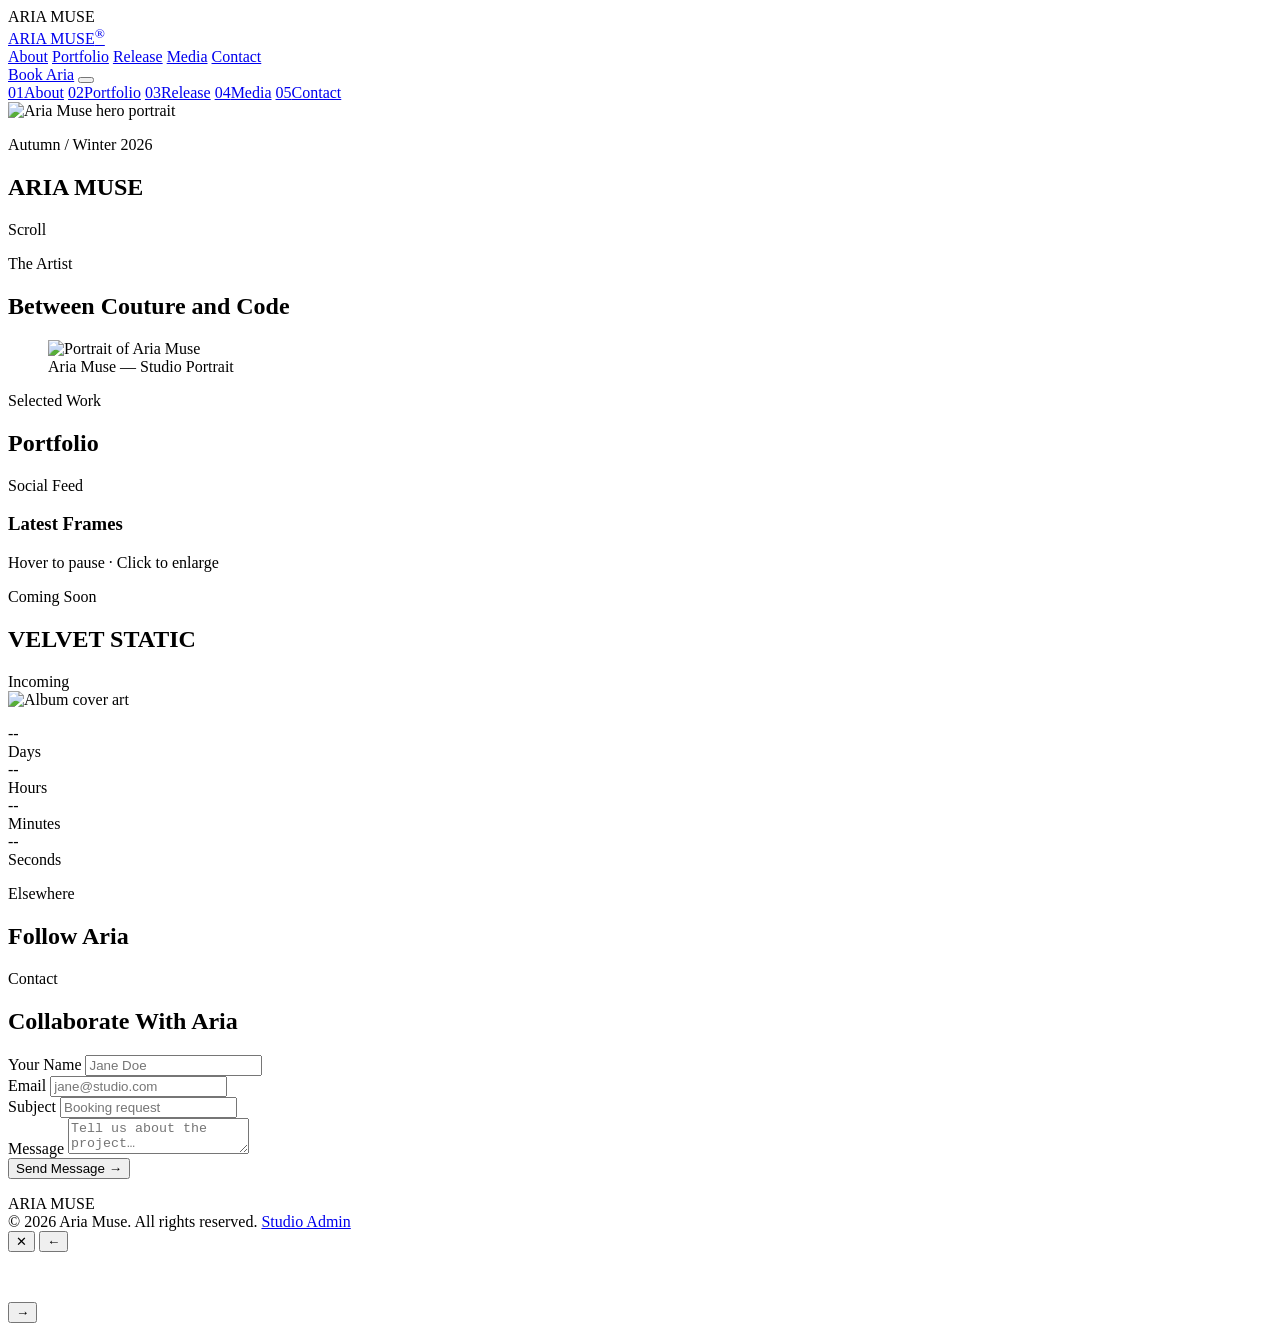
==== index.html @ 16ac93b3 "Publish index.html" ====
<!DOCTYPE html>
<html lang="en">
<head>
<meta charset="UTF-8" />
<meta name="viewport" content="width=device-width, initial-scale=1.0" />
<title>ARIA MUSE — Digital Couture & Visual Artist</title>
<meta name="description" content="Aria Muse is a virtual fashion muse crafting editorial imagery, cinematic visual loops and original releases." />
<meta name="theme-color" content="#0d0d0f" />
<meta property="og:type" content="website" />
<meta property="og:title" content="ARIA MUSE" />
<meta property="og:description" content="Digital Couture & Visual Artist" />
<meta property="og:image" content="assets/photos/hero.jpg" />
<meta name="twitter:card" content="summary_large_image" />

<link rel="icon" href="data:image/svg+xml,<svg xmlns='http://www.w3.org/2000/svg' viewBox='0 0 100 100'><rect width='100' height='100' fill='%230d0d0f'/><text x='50' y='68' font-family='Georgia,serif' font-size='58' fill='%23c8a97e' text-anchor='middle'>A</text></svg>" />
<link rel="preload" as="font" type="font/woff2" href="assets/fonts/PlayfairDisplay-400.woff2" crossorigin />
<link rel="preload" as="font" type="font/woff2" href="assets/fonts/Inter-300.woff2" crossorigin />
<link rel="stylesheet" href="assets/css/fonts.css" />
<link rel="stylesheet" href="assets/css/style.css" />
</head>
<body>

<!-- Preloader -->
<div id="preloader">
  <div class="preloader-inner">
    <div class="preloader-name">ARIA MUSE</div>
    <div class="preloader-bar"><span id="preloader-fill"></span></div>
  </div>
</div>

<!-- Header -->
<header class="site-header" id="site-header">
  <div class="shell">
    <nav class="nav">
      <a href="#top" class="brand" id="brand-name">ARIA MUSE<sup>®</sup></a>

      <div class="nav-links" id="nav-links">
        <a href="#about">About</a>
        <a href="#portfolio">Portfolio</a>
        <a href="#release">Release</a>
        <a href="#media">Media</a>
        <a href="#contact">Contact</a>
      </div>

      <a href="#contact" class="nav-cta">Book Aria</a>

      <button class="nav-toggle" id="nav-toggle" aria-label="Toggle navigation" aria-expanded="false">
        <span></span><span></span><span></span>
      </button>
    </nav>
  </div>
</header>

<!-- Mobile drawer -->
<div class="mobile-menu" id="mobile-menu">
  <a href="#about"><span>01</span>About</a>
  <a href="#portfolio"><span>02</span>Portfolio</a>
  <a href="#release"><span>03</span>Release</a>
  <a href="#media"><span>04</span>Media</a>
  <a href="#contact"><span>05</span>Contact</a>
</div>

<main id="top">

  <!-- Hero -->
  <section class="hero" id="hero">
    <div class="hero-media">
      <img src="assets/photos/hero.jpg" alt="Aria Muse hero portrait" id="hero-image" fetchpriority="high" />
    </div>
    <div class="hero-scrim"></div>

    <div class="shell hero-content">
      <p class="eyebrow hero-eyebrow" id="hero-eyebrow">Autumn / Winter 2026</p>
      <h1 class="display hero-title" id="hero-title">ARIA MUSE</h1>
      <p class="lede hero-sub" id="hero-sub"></p>
      <div class="hero-actions" id="hero-actions"></div>
    </div>

    <div class="scroll-cue">Scroll</div>
  </section>

  <!-- Ticker -->
  <div class="ticker" id="ticker">
    <div class="ticker-track" id="ticker-track"></div>
  </div>

  <!-- About -->
  <section class="section about" id="about">
    <div class="shell">
      <div class="section-head reveal">
        <div>
          <p class="eyebrow" id="about-eyebrow">The Artist</p>
          <h2 id="about-title">Between Couture and Code</h2>
        </div>
      </div>

      <div class="about-grid">
        <div class="about-copy reveal">
          <p id="about-body"></p>
          <div class="stats" id="about-stats"></div>
        </div>

        <figure class="about-figure reveal">
          <img src="assets/photos/portrait.jpg" alt="Portrait of Aria Muse" id="about-portrait" />
          <figcaption id="about-caption">Aria Muse — Studio Portrait</figcaption>
        </figure>
      </div>
    </div>
  </section>

  <!-- Portfolio -->
  <section class="section portfolio" id="portfolio">
    <div class="shell">
      <div class="section-head reveal">
        <div>
          <p class="eyebrow" id="gallery-eyebrow">Selected Work</p>
          <h2 id="gallery-title">Portfolio</h2>
        </div>
      </div>
      <div class="gallery-grid" id="gallery-grid"></div>
    </div>
  </section>

  <!-- Filmstrip -->
  <section class="filmstrip" id="filmstrip">
    <div class="shell">
      <div class="filmstrip-head">
        <div>
          <p class="eyebrow" id="filmstrip-eyebrow">Social Feed</p>
          <h3 class="filmstrip-title" id="filmstrip-title">Latest Frames</h3>
        </div>
        <span class="filmstrip-hint">Hover to pause · Click to enlarge</span>
      </div>
    </div>
    <div class="filmstrip-window">
      <div class="filmstrip-track" id="filmstrip-track"></div>
    </div>
  </section>

  <!-- Release -->
  <section class="section release" id="release">
    <div class="shell">
      <div class="section-head reveal">
        <div>
          <p class="eyebrow" id="release-eyebrow">Coming Soon</p>
          <h2 id="release-title">VELVET STATIC</h2>
        </div>
        <span class="release-date-badge" id="release-badge">Incoming</span>
      </div>

      <div class="release-grid">
        <div class="release-cover reveal">
          <img src="assets/photos/album-cover.jpg" alt="Album cover art" id="release-cover" />
        </div>

        <div class="release-copy reveal">
          <p class="release-artist" id="release-artist"></p>
          <p class="release-desc" id="release-desc"></p>

          <div class="countdown" id="countdown">
            <div class="countdown-cell">
              <div class="countdown-value" id="cd-days">--</div>
              <div class="countdown-label">Days</div>
            </div>
            <div class="countdown-cell">
              <div class="countdown-value" id="cd-hours">--</div>
              <div class="countdown-label">Hours</div>
            </div>
            <div class="countdown-cell">
              <div class="countdown-value" id="cd-minutes">--</div>
              <div class="countdown-label">Minutes</div>
            </div>
            <div class="countdown-cell">
              <div class="countdown-value" id="cd-seconds">--</div>
              <div class="countdown-label">Seconds</div>
            </div>
          </div>

          <div class="release-links" id="release-links"></div>
        </div>
      </div>
    </div>
  </section>

  <!-- Media -->
  <section class="section media" id="media">
    <div class="shell">
      <div class="section-head reveal">
        <div>
          <p class="eyebrow" id="media-eyebrow">Elsewhere</p>
          <h2 id="media-title">Follow Aria</h2>
        </div>
      </div>
      <div class="media-grid" id="media-grid"></div>
    </div>
  </section>

  <!-- Contact -->
  <section class="section contact" id="contact">
    <div class="shell">
      <div class="section-head reveal">
        <div>
          <p class="eyebrow" id="contact-eyebrow">Contact</p>
          <h2 id="contact-title">Collaborate With Aria</h2>
        </div>
      </div>

      <div class="contact-grid">
        <div class="reveal">
          <p class="contact-blurb" id="contact-blurb"></p>
          <div class="contact-list" id="contact-list"></div>
          <p class="contact-note" id="contact-note"></p>
        </div>

        <form class="form reveal" id="contact-form">
          <div class="form-row">
            <div class="field">
              <label for="cf-name">Your Name</label>
              <input id="cf-name" name="name" type="text" placeholder="Jane Doe" required />
            </div>
            <div class="field">
              <label for="cf-email">Email</label>
              <input id="cf-email" name="email" type="email" placeholder="jane@studio.com" required />
            </div>
          </div>
          <div class="field">
            <label for="cf-subject">Subject</label>
            <input id="cf-subject" name="subject" type="text" placeholder="Booking request" />
          </div>
          <div class="field">
            <label for="cf-message">Message</label>
            <textarea id="cf-message" name="message" placeholder="Tell us about the project…" required></textarea>
          </div>
          <div>
            <button type="submit" class="btn btn--dark">
              <span>Send Message</span>
              <span class="arrow">→</span>
            </button>
          </div>
          <p class="form-status" id="form-status"></p>
        </form>
      </div>
    </div>
  </section>

</main>

<!-- Footer -->
<footer class="site-footer">
  <div class="shell">
    <div class="footer-top">
      <div class="footer-wordmark display">ARIA MUSE</div>
      <nav class="footer-nav" id="footer-nav"></nav>
    </div>
    <div class="footer-bottom">
      <span id="footer-copy">© 2026 Aria Muse. All rights reserved.</span>
      <span id="footer-location"></span>
      <a class="admin-link" href="admin/">Studio Admin</a>
    </div>
  </div>
</footer>

<!-- Lightbox -->
<div class="lightbox" id="lightbox" role="dialog" aria-modal="true" aria-label="Image viewer">
  <button class="lightbox-close" id="lightbox-close" aria-label="Close">✕</button>
  <button class="lightbox-nav lightbox-nav--prev" id="lightbox-prev" aria-label="Previous">←</button>
  <figure class="lightbox-figure">
    <img src="" alt="" id="lightbox-image" />
    <figcaption class="lightbox-caption" id="lightbox-caption"></figcaption>
  </figure>
  <button class="lightbox-nav lightbox-nav--next" id="lightbox-next" aria-label="Next">→</button>
</div>

<script src="assets/js/site.js"></script>
</body>
</html>
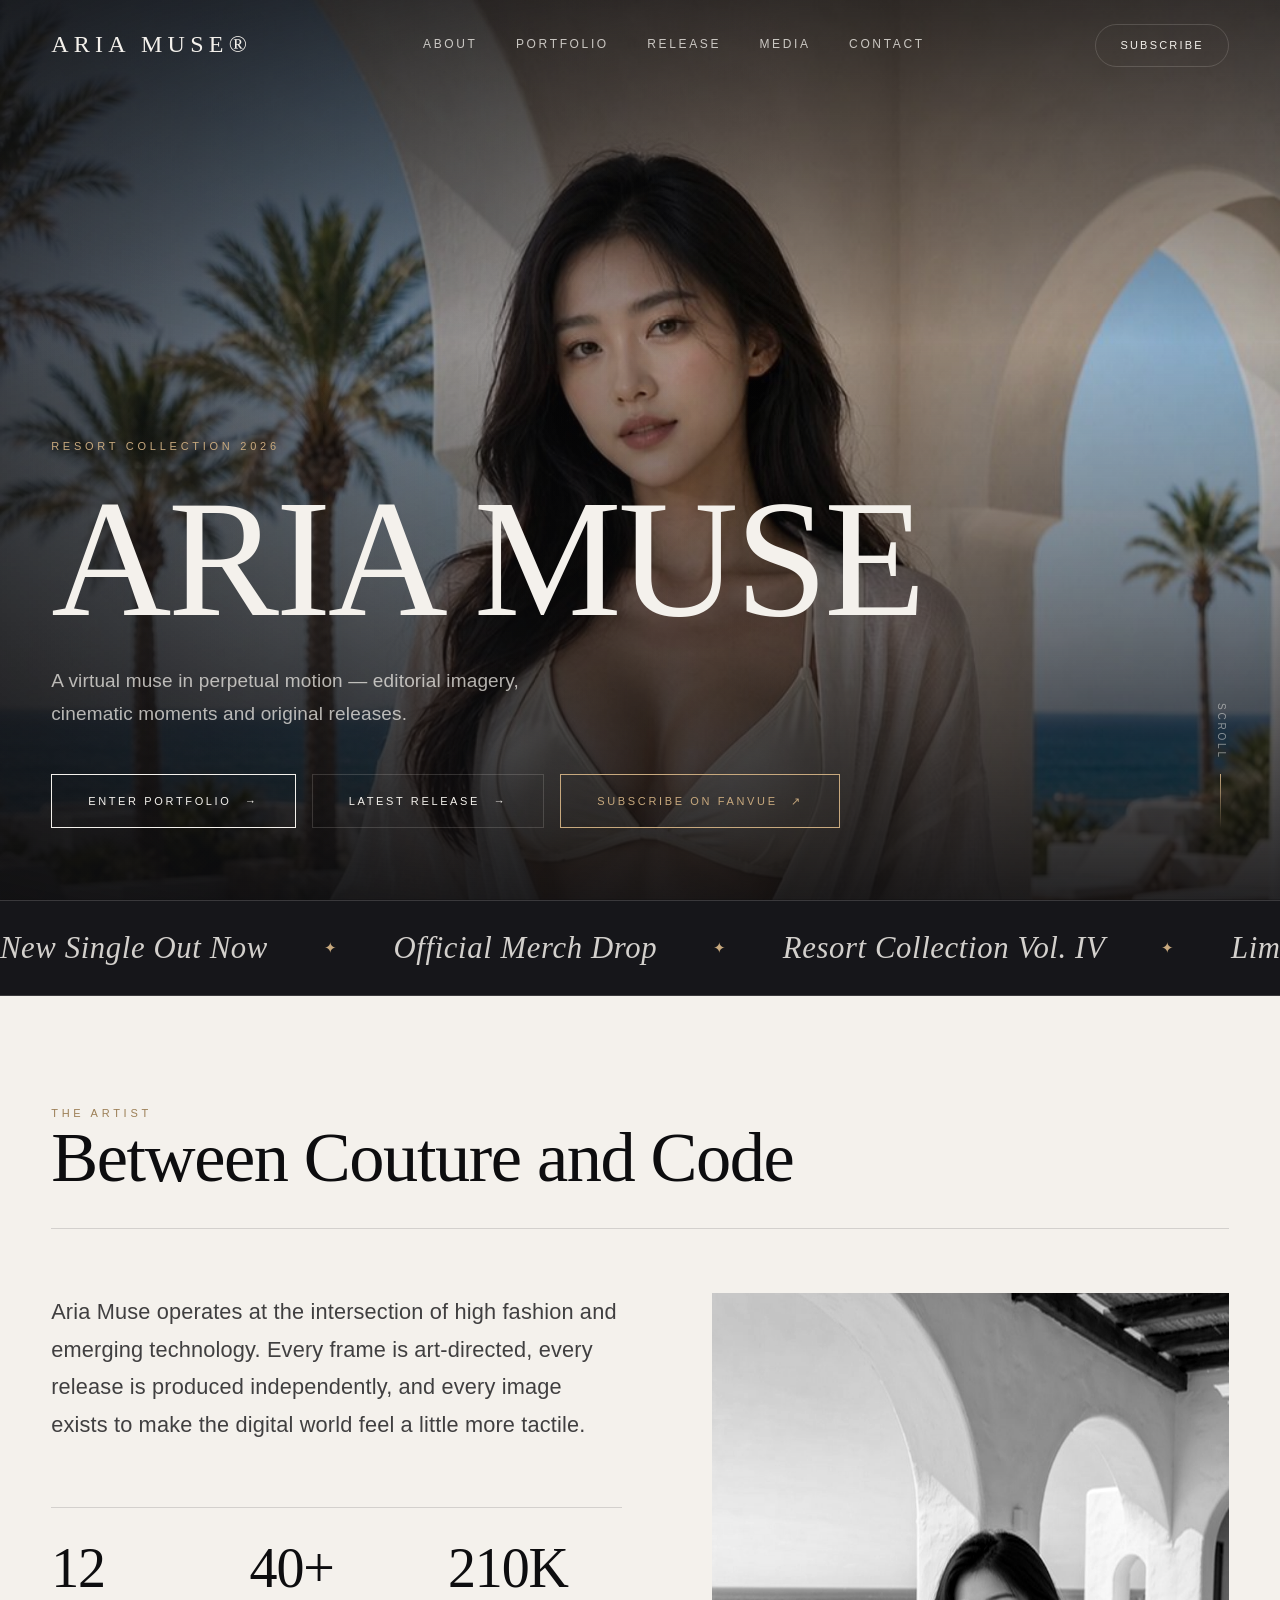
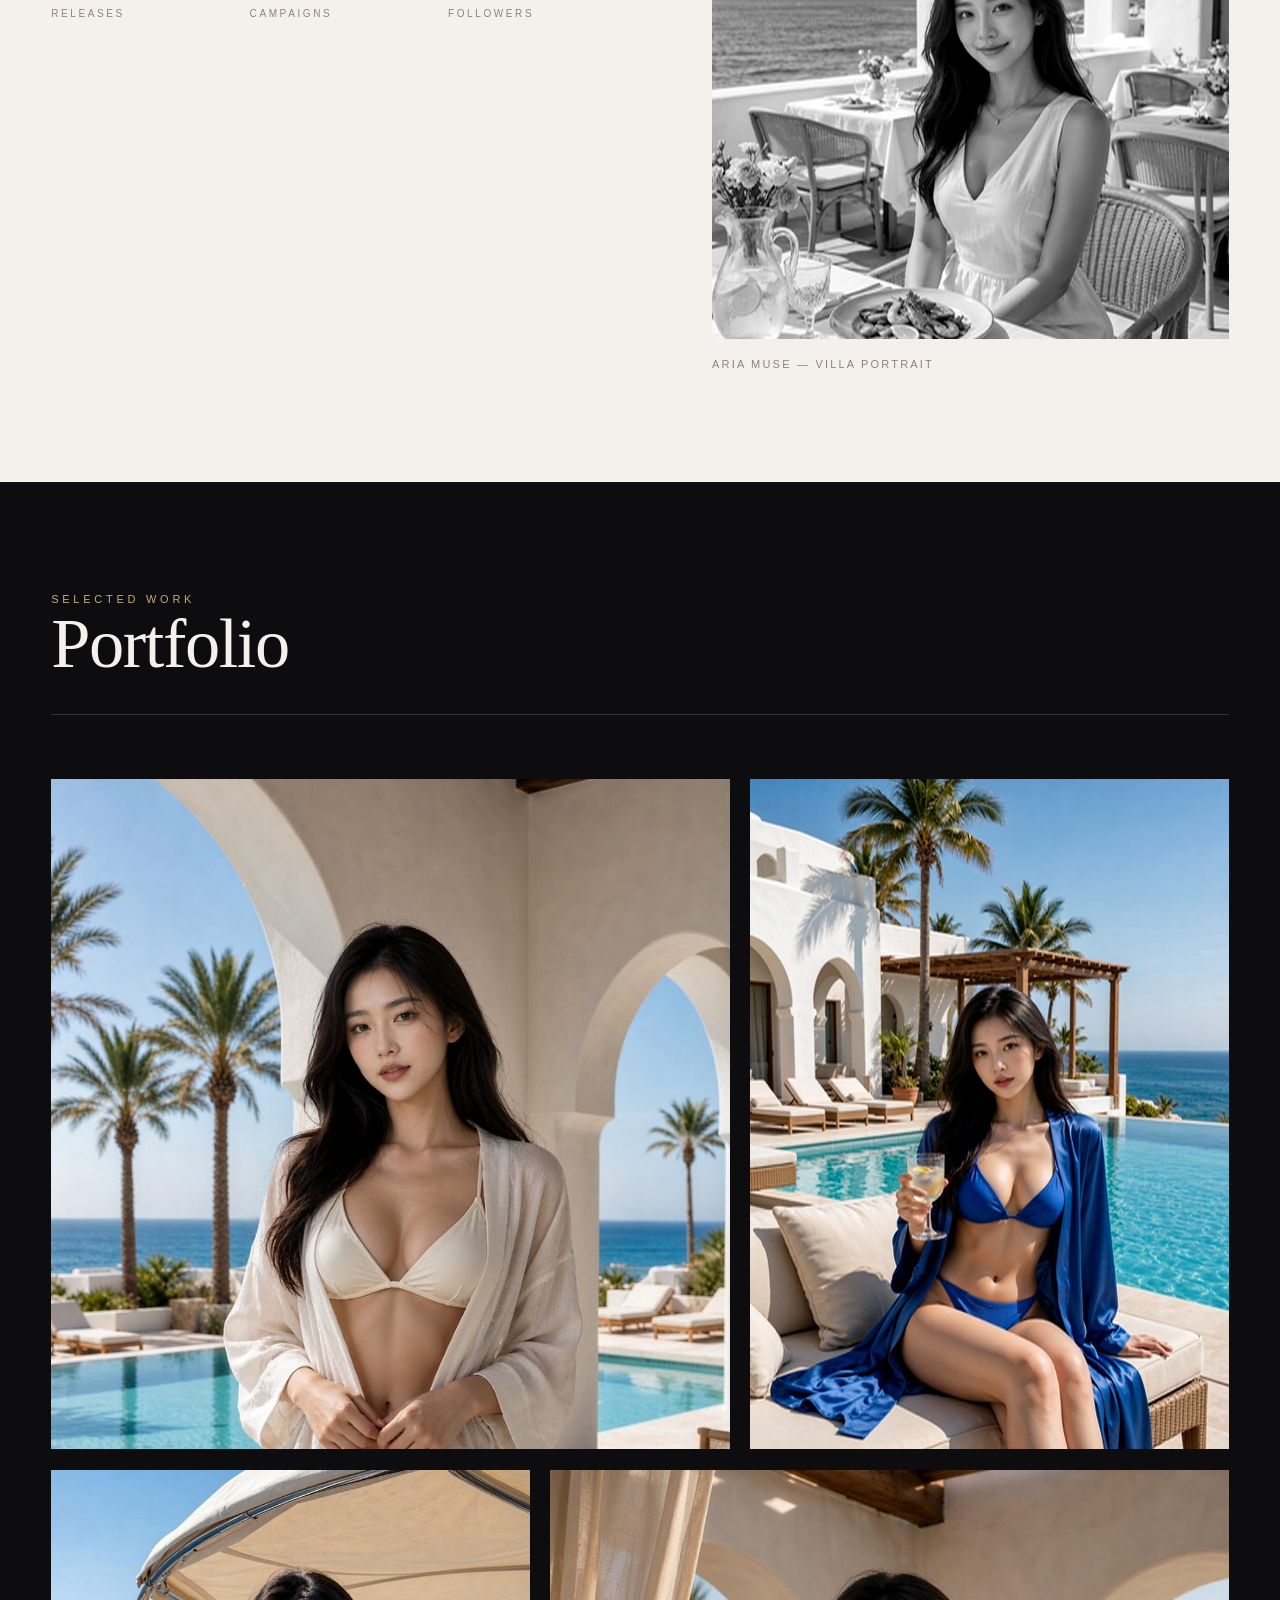
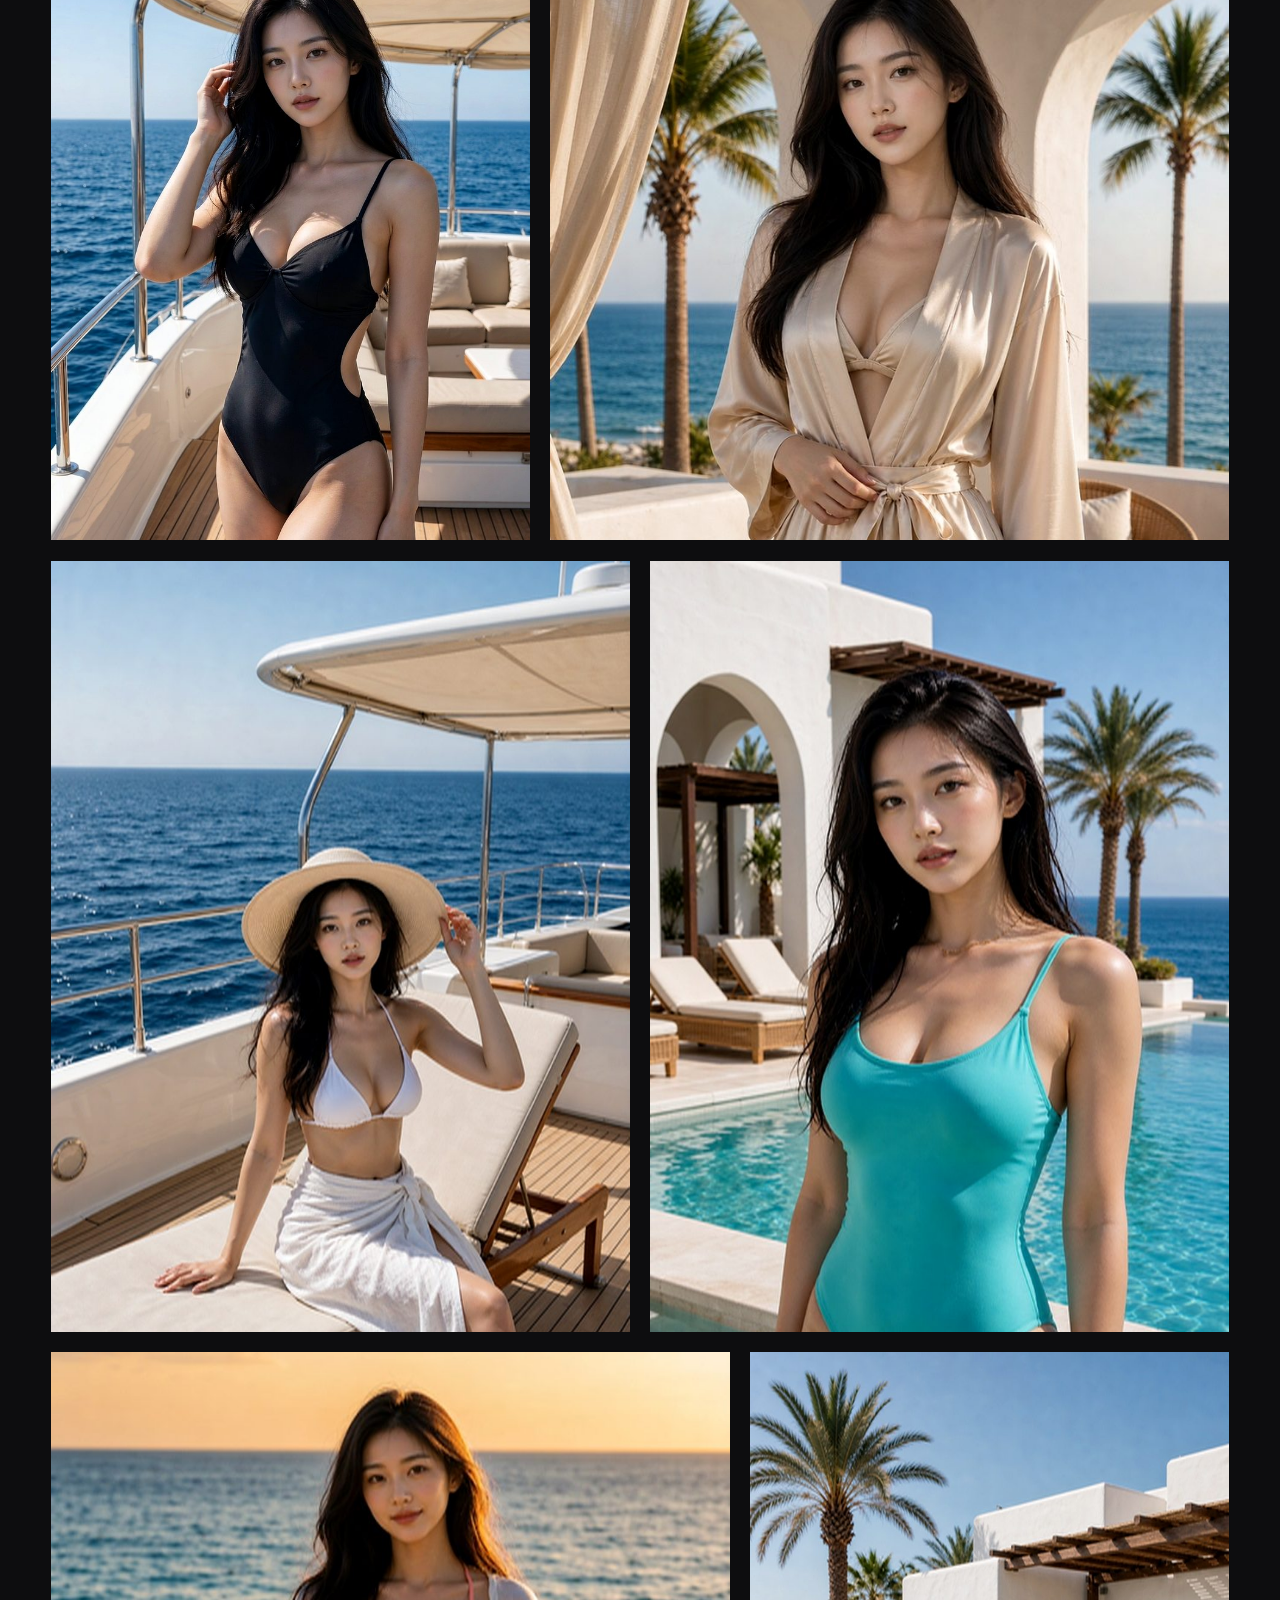
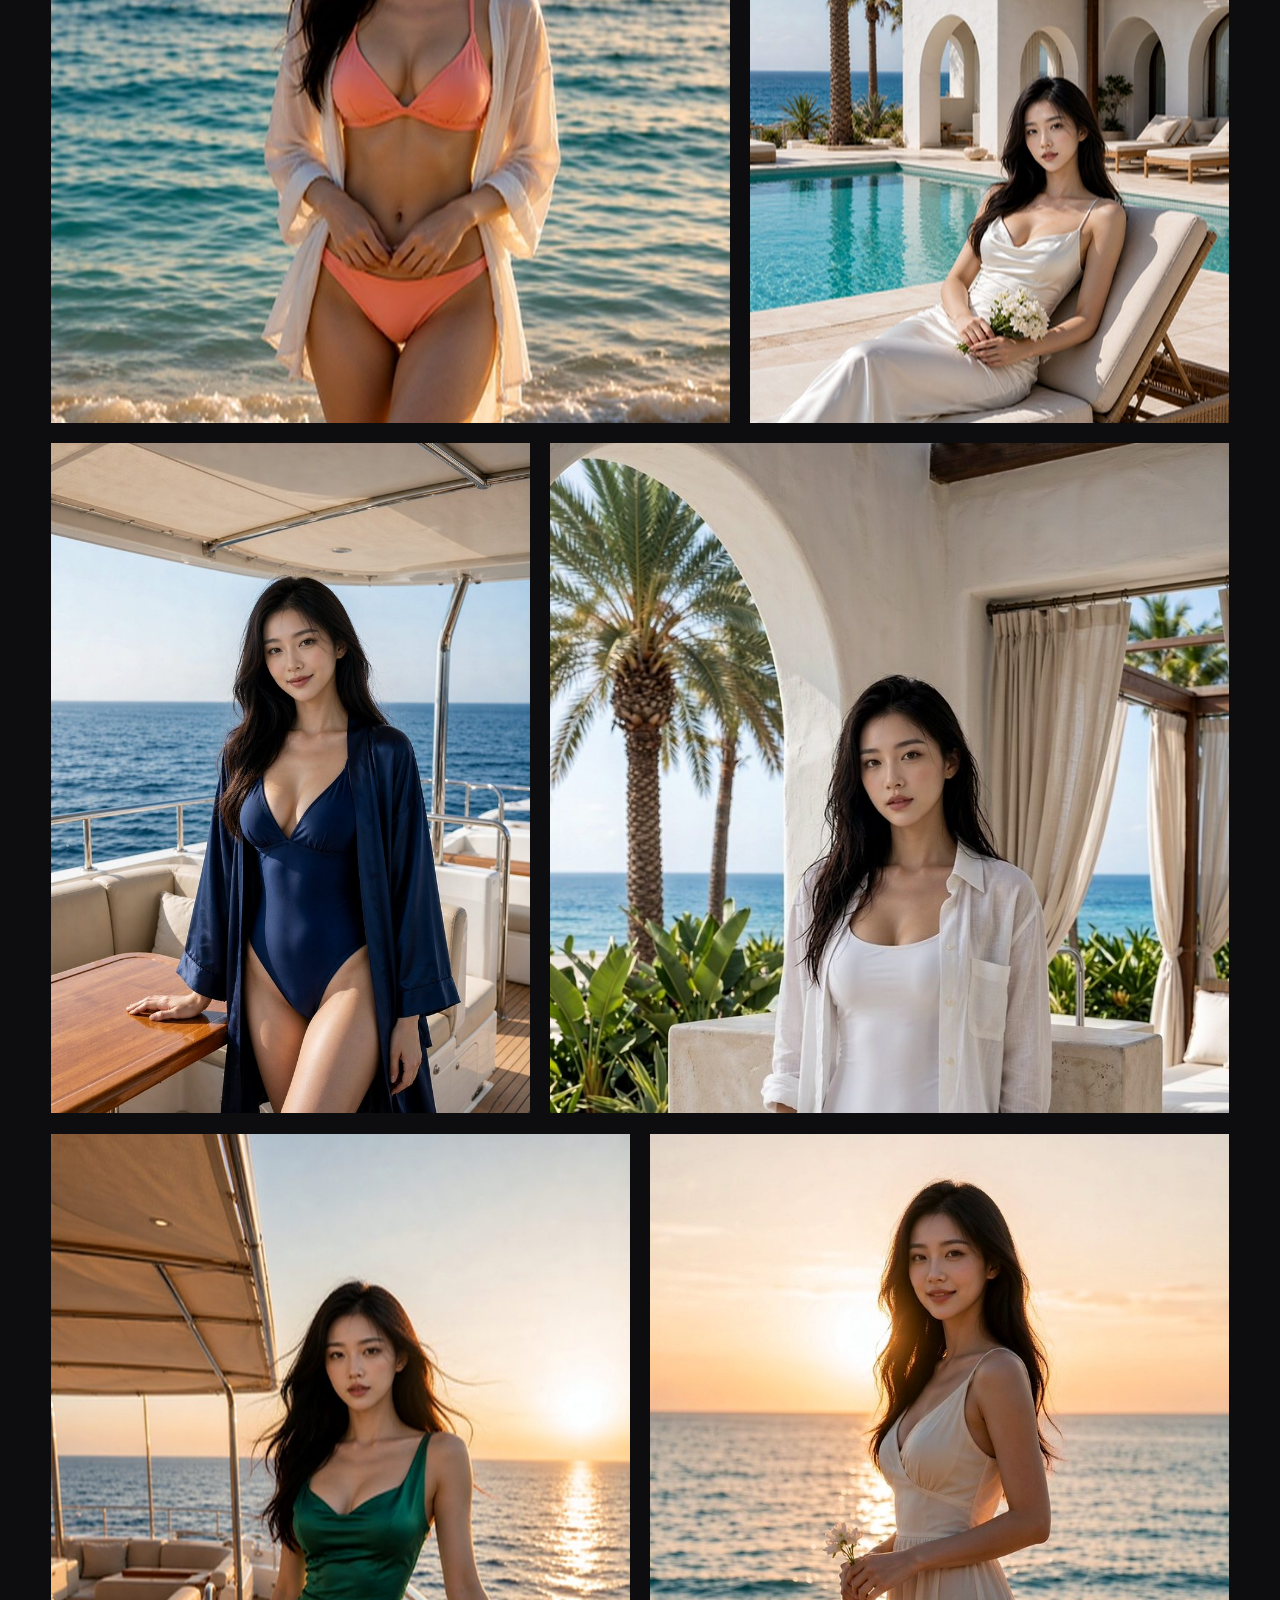
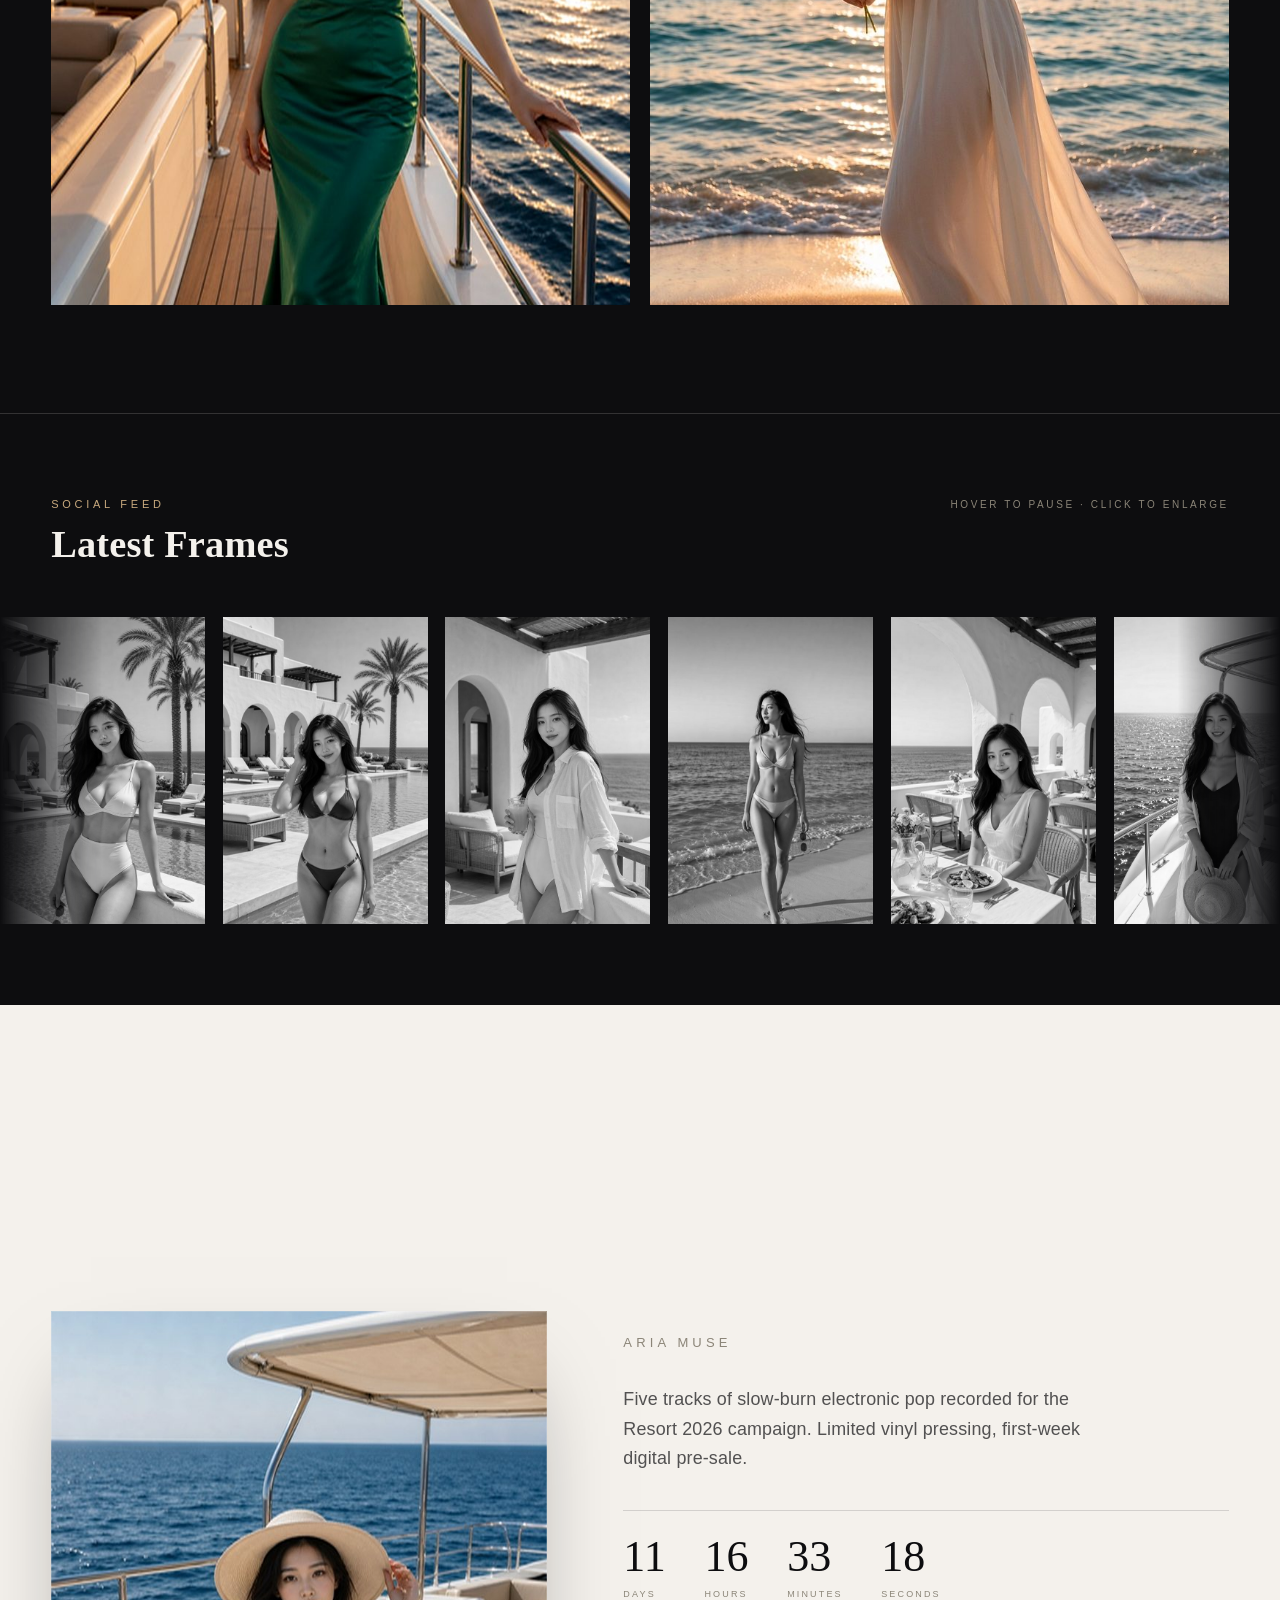
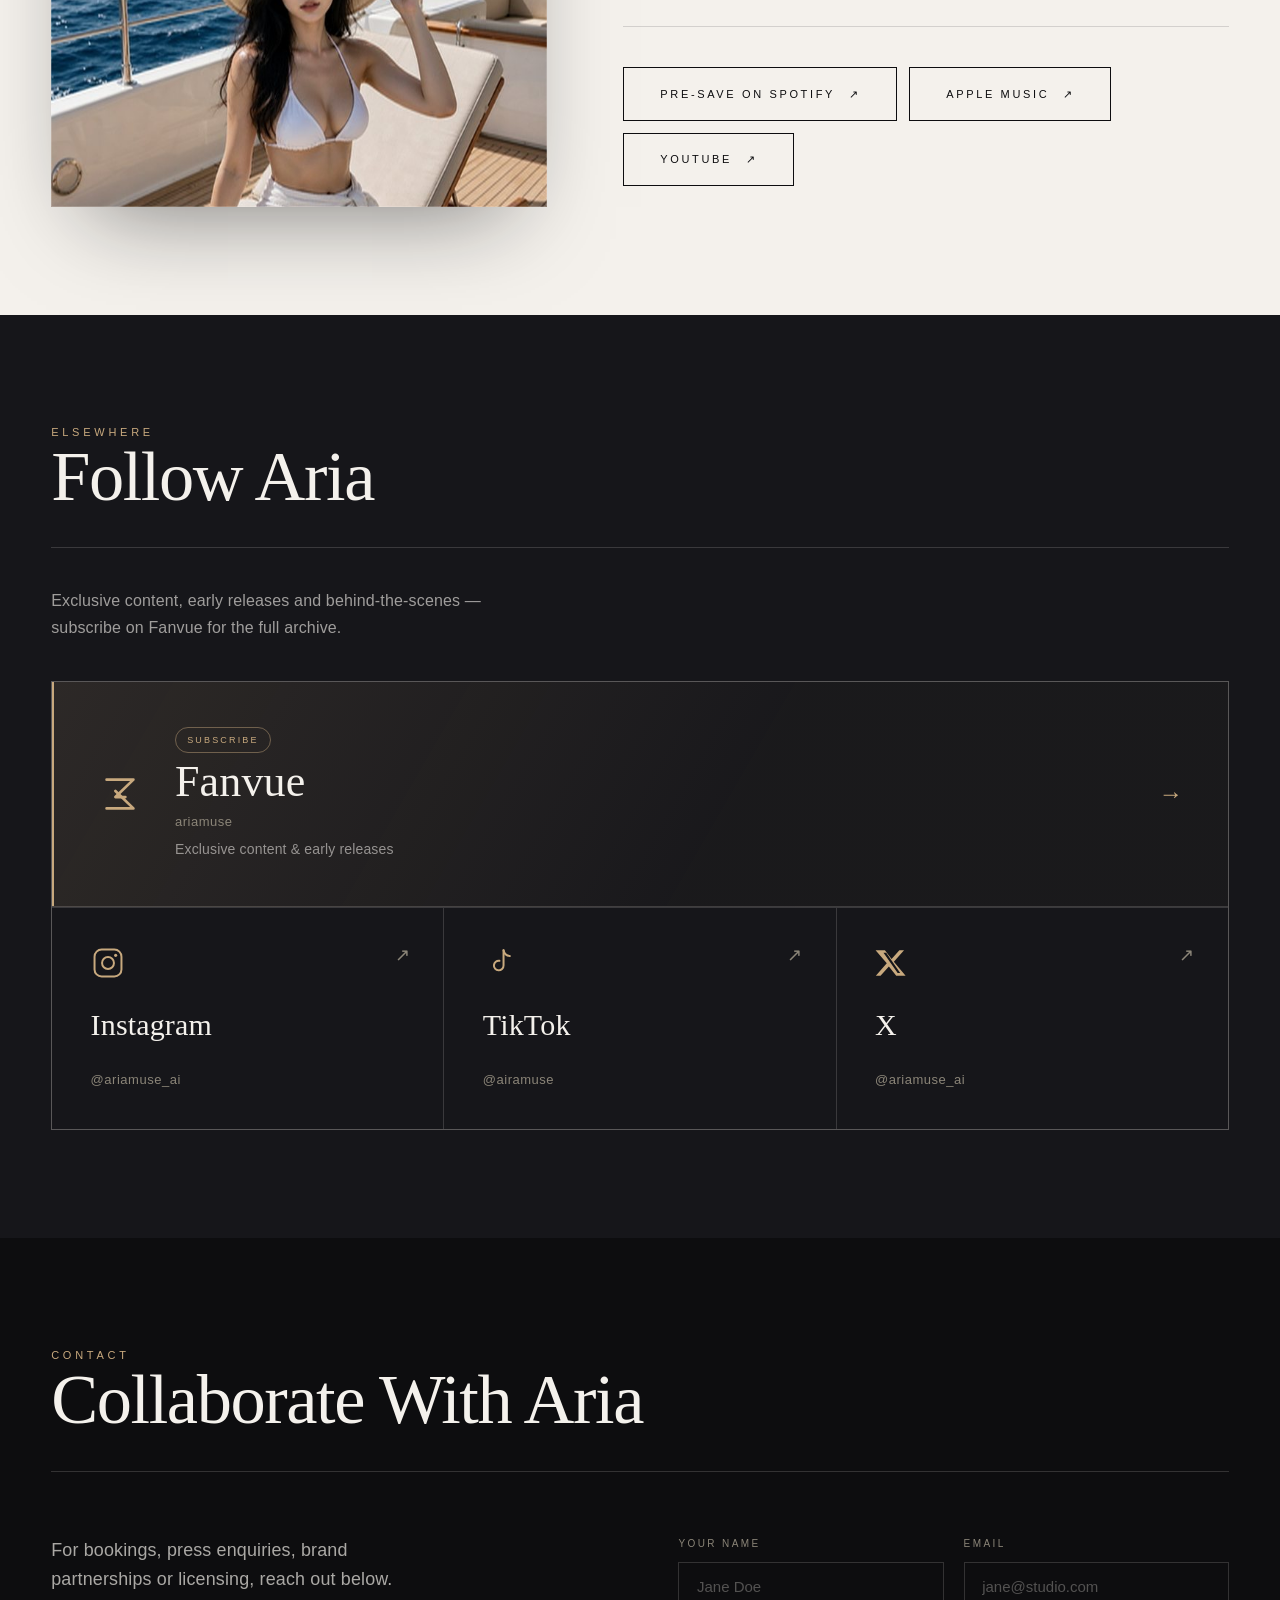
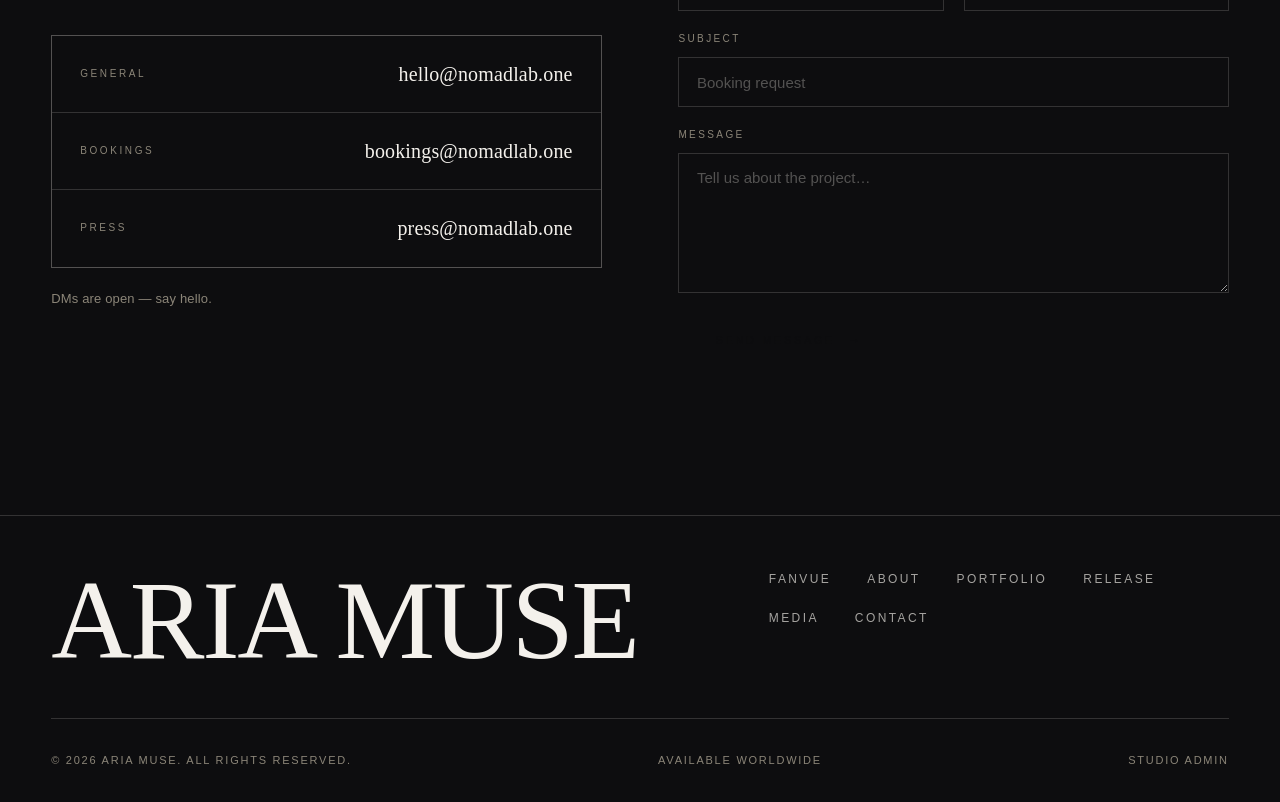
==== commit 2db0c561: "Update index.html" ====
--- a/index.html
+++ b/index.html
@@ -42,7 +42,7 @@
         <a href="#contact">Contact</a>
       </div>
 
-      <a href="#contact" class="nav-cta">Book Aria</a>
+      <a href="#contact" class="nav-cta" id="nav-cta">Book Aria</a>
 
       <button class="nav-toggle" id="nav-toggle" aria-label="Toggle navigation" aria-expanded="false">
         <span></span><span></span><span></span>
@@ -191,6 +191,7 @@
           <h2 id="media-title">Follow Aria</h2>
         </div>
       </div>
+      <p class="media-blurb reveal" id="media-blurb"></p>
       <div class="media-grid" id="media-grid"></div>
     </div>
   </section>
--- a/assets/css/fonts.css
+++ b/assets/css/fonts.css
@@ -0,0 +1,163 @@
+/* Self-hosted fonts (Playfair Display / Inter).
+   Generated by tools/fetch_fonts.py - do not edit by hand. */
+
+@font-face {font-family: 'Inter';
+  font-style: normal;
+  font-weight: 300;
+  font-display: swap;
+  src: url(../fonts/Inter-300.woff2) format('woff2');
+  unicode-range: U+0100-02BA, U+02BD-02C5, U+02C7-02CC, U+02CE-02D7, U+02DD-02FF, U+0304, U+0308, U+0329, U+1D00-1DBF, U+1E00-1E9F, U+1EF2-1EFF, U+2020, U+20A0-20AB, U+20AD-20C4, U+2113, U+2C60-2C7F, U+A720-A7FF;
+}
+}
+@font-face {font-family: 'Inter';
+  font-style: normal;
+  font-weight: 300;
+  font-display: swap;
+  src: url(../fonts/Inter-300.woff2) format('woff2');
+  unicode-range: U+0000-00FF, U+0131, U+0152-0153, U+02BB-02BC, U+02C6, U+02DA, U+02DC, U+0304, U+0308, U+0329, U+2000-206F, U+20AC, U+2122, U+2191, U+2193, U+2212, U+2215, U+FEFF, U+FFFD;
+}
+}
+@font-face {font-family: 'Inter';
+  font-style: normal;
+  font-weight: 400;
+  font-display: swap;
+  src: url(../fonts/Inter-400.woff2) format('woff2');
+  unicode-range: U+0100-02BA, U+02BD-02C5, U+02C7-02CC, U+02CE-02D7, U+02DD-02FF, U+0304, U+0308, U+0329, U+1D00-1DBF, U+1E00-1E9F, U+1EF2-1EFF, U+2020, U+20A0-20AB, U+20AD-20C4, U+2113, U+2C60-2C7F, U+A720-A7FF;
+}
+}
+@font-face {font-family: 'Inter';
+  font-style: normal;
+  font-weight: 400;
+  font-display: swap;
+  src: url(../fonts/Inter-400.woff2) format('woff2');
+  unicode-range: U+0000-00FF, U+0131, U+0152-0153, U+02BB-02BC, U+02C6, U+02DA, U+02DC, U+0304, U+0308, U+0329, U+2000-206F, U+20AC, U+2122, U+2191, U+2193, U+2212, U+2215, U+FEFF, U+FFFD;
+}
+}
+@font-face {font-family: 'Inter';
+  font-style: normal;
+  font-weight: 500;
+  font-display: swap;
+  src: url(../fonts/Inter-500.woff2) format('woff2');
+  unicode-range: U+0100-02BA, U+02BD-02C5, U+02C7-02CC, U+02CE-02D7, U+02DD-02FF, U+0304, U+0308, U+0329, U+1D00-1DBF, U+1E00-1E9F, U+1EF2-1EFF, U+2020, U+20A0-20AB, U+20AD-20C4, U+2113, U+2C60-2C7F, U+A720-A7FF;
+}
+}
+@font-face {font-family: 'Inter';
+  font-style: normal;
+  font-weight: 500;
+  font-display: swap;
+  src: url(../fonts/Inter-500.woff2) format('woff2');
+  unicode-range: U+0000-00FF, U+0131, U+0152-0153, U+02BB-02BC, U+02C6, U+02DA, U+02DC, U+0304, U+0308, U+0329, U+2000-206F, U+20AC, U+2122, U+2191, U+2193, U+2212, U+2215, U+FEFF, U+FFFD;
+}
+}
+@font-face {font-family: 'Inter';
+  font-style: normal;
+  font-weight: 600;
+  font-display: swap;
+  src: url(../fonts/Inter-600.woff2) format('woff2');
+  unicode-range: U+0100-02BA, U+02BD-02C5, U+02C7-02CC, U+02CE-02D7, U+02DD-02FF, U+0304, U+0308, U+0329, U+1D00-1DBF, U+1E00-1E9F, U+1EF2-1EFF, U+2020, U+20A0-20AB, U+20AD-20C4, U+2113, U+2C60-2C7F, U+A720-A7FF;
+}
+}
+@font-face {font-family: 'Inter';
+  font-style: normal;
+  font-weight: 600;
+  font-display: swap;
+  src: url(../fonts/Inter-600.woff2) format('woff2');
+  unicode-range: U+0000-00FF, U+0131, U+0152-0153, U+02BB-02BC, U+02C6, U+02DA, U+02DC, U+0304, U+0308, U+0329, U+2000-206F, U+20AC, U+2122, U+2191, U+2193, U+2212, U+2215, U+FEFF, U+FFFD;
+}
+}
+@font-face {font-family: 'Inter';
+  font-style: normal;
+  font-weight: 700;
+  font-display: swap;
+  src: url(../fonts/Inter-700.woff2) format('woff2');
+  unicode-range: U+0100-02BA, U+02BD-02C5, U+02C7-02CC, U+02CE-02D7, U+02DD-02FF, U+0304, U+0308, U+0329, U+1D00-1DBF, U+1E00-1E9F, U+1EF2-1EFF, U+2020, U+20A0-20AB, U+20AD-20C4, U+2113, U+2C60-2C7F, U+A720-A7FF;
+}
+}
+@font-face {font-family: 'Inter';
+  font-style: normal;
+  font-weight: 700;
+  font-display: swap;
+  src: url(../fonts/Inter-700.woff2) format('woff2');
+  unicode-range: U+0000-00FF, U+0131, U+0152-0153, U+02BB-02BC, U+02C6, U+02DA, U+02DC, U+0304, U+0308, U+0329, U+2000-206F, U+20AC, U+2122, U+2191, U+2193, U+2212, U+2215, U+FEFF, U+FFFD;
+}
+}
+@font-face {font-family: 'Playfair Display';
+  font-style: italic;
+  font-weight: 400;
+  font-display: swap;
+  src: url(../fonts/PlayfairDisplay-400i.woff2) format('woff2');
+  unicode-range: U+0100-02BA, U+02BD-02C5, U+02C7-02CC, U+02CE-02D7, U+02DD-02FF, U+0304, U+0308, U+0329, U+1D00-1DBF, U+1E00-1E9F, U+1EF2-1EFF, U+2020, U+20A0-20AB, U+20AD-20C4, U+2113, U+2C60-2C7F, U+A720-A7FF;
+}
+}
+@font-face {font-family: 'Playfair Display';
+  font-style: italic;
+  font-weight: 400;
+  font-display: swap;
+  src: url(../fonts/PlayfairDisplay-400i.woff2) format('woff2');
+  unicode-range: U+0000-00FF, U+0131, U+0152-0153, U+02BB-02BC, U+02C6, U+02DA, U+02DC, U+0304, U+0308, U+0329, U+2000-206F, U+20AC, U+2122, U+2191, U+2193, U+2212, U+2215, U+FEFF, U+FFFD;
+}
+}
+@font-face {font-family: 'Playfair Display';
+  font-style: italic;
+  font-weight: 500;
+  font-display: swap;
+  src: url(../fonts/PlayfairDisplay-500i.woff2) format('woff2');
+  unicode-range: U+0100-02BA, U+02BD-02C5, U+02C7-02CC, U+02CE-02D7, U+02DD-02FF, U+0304, U+0308, U+0329, U+1D00-1DBF, U+1E00-1E9F, U+1EF2-1EFF, U+2020, U+20A0-20AB, U+20AD-20C4, U+2113, U+2C60-2C7F, U+A720-A7FF;
+}
+}
+@font-face {font-family: 'Playfair Display';
+  font-style: italic;
+  font-weight: 500;
+  font-display: swap;
+  src: url(../fonts/PlayfairDisplay-500i.woff2) format('woff2');
+  unicode-range: U+0000-00FF, U+0131, U+0152-0153, U+02BB-02BC, U+02C6, U+02DA, U+02DC, U+0304, U+0308, U+0329, U+2000-206F, U+20AC, U+2122, U+2191, U+2193, U+2212, U+2215, U+FEFF, U+FFFD;
+}
+}
+@font-face {font-family: 'Playfair Display';
+  font-style: normal;
+  font-weight: 400;
+  font-display: swap;
+  src: url(../fonts/PlayfairDisplay-400.woff2) format('woff2');
+  unicode-range: U+0100-02BA, U+02BD-02C5, U+02C7-02CC, U+02CE-02D7, U+02DD-02FF, U+0304, U+0308, U+0329, U+1D00-1DBF, U+1E00-1E9F, U+1EF2-1EFF, U+2020, U+20A0-20AB, U+20AD-20C4, U+2113, U+2C60-2C7F, U+A720-A7FF;
+}
+}
+@font-face {font-family: 'Playfair Display';
+  font-style: normal;
+  font-weight: 400;
+  font-display: swap;
+  src: url(../fonts/PlayfairDisplay-400.woff2) format('woff2');
+  unicode-range: U+0000-00FF, U+0131, U+0152-0153, U+02BB-02BC, U+02C6, U+02DA, U+02DC, U+0304, U+0308, U+0329, U+2000-206F, U+20AC, U+2122, U+2191, U+2193, U+2212, U+2215, U+FEFF, U+FFFD;
+}
+}
+@font-face {font-family: 'Playfair Display';
+  font-style: normal;
+  font-weight: 500;
+  font-display: swap;
+  src: url(../fonts/PlayfairDisplay-500.woff2) format('woff2');
+  unicode-range: U+0100-02BA, U+02BD-02C5, U+02C7-02CC, U+02CE-02D7, U+02DD-02FF, U+0304, U+0308, U+0329, U+1D00-1DBF, U+1E00-1E9F, U+1EF2-1EFF, U+2020, U+20A0-20AB, U+20AD-20C4, U+2113, U+2C60-2C7F, U+A720-A7FF;
+}
+}
+@font-face {font-family: 'Playfair Display';
+  font-style: normal;
+  font-weight: 500;
+  font-display: swap;
+  src: url(../fonts/PlayfairDisplay-500.woff2) format('woff2');
+  unicode-range: U+0000-00FF, U+0131, U+0152-0153, U+02BB-02BC, U+02C6, U+02DA, U+02DC, U+0304, U+0308, U+0329, U+2000-206F, U+20AC, U+2122, U+2191, U+2193, U+2212, U+2215, U+FEFF, U+FFFD;
+}
+}
+@font-face {font-family: 'Playfair Display';
+  font-style: normal;
+  font-weight: 700;
+  font-display: swap;
+  src: url(../fonts/PlayfairDisplay-700.woff2) format('woff2');
+  unicode-range: U+0100-02BA, U+02BD-02C5, U+02C7-02CC, U+02CE-02D7, U+02DD-02FF, U+0304, U+0308, U+0329, U+1D00-1DBF, U+1E00-1E9F, U+1EF2-1EFF, U+2020, U+20A0-20AB, U+20AD-20C4, U+2113, U+2C60-2C7F, U+A720-A7FF;
+}
+}
+@font-face {font-family: 'Playfair Display';
+  font-style: normal;
+  font-weight: 700;
+  font-display: swap;
+  src: url(../fonts/PlayfairDisplay-700.woff2) format('woff2');
+  unicode-range: U+0000-00FF, U+0131, U+0152-0153, U+02BB-02BC, U+02C6, U+02DA, U+02DC, U+0304, U+0308, U+0329, U+2000-206F, U+20AC, U+2122, U+2191, U+2193, U+2212, U+2215, U+FEFF, U+FFFD;
+}
+}
--- a/assets/css/style.css
+++ b/assets/css/style.css
@@ -0,0 +1,1307 @@
+/* ==========================================================================
+   ARIA MUSE — Core stylesheet
+   Editorial / high-fashion aesthetic: oversized serif display type,
+   generous negative space, hairline rules, restrained motion.
+   ========================================================================== */
+
+/* --- Design tokens ------------------------------------------------------ */
+:root {
+  /* Palette — near-black paper with warm ivory ink and a champagne accent */
+  --ink: #0d0d0f;
+  --ink-soft: #16161a;
+  --paper: #f4f1ec;
+  --paper-soft: #e8e3da;
+  --muted: #8b8578;
+  --line: rgba(244, 241, 236, 0.16);
+  --line-dark: rgba(13, 13, 15, 0.14);
+  --accent: #c8a97e;
+  --accent-soft: rgba(200, 169, 126, 0.14);
+
+  /* Type */
+  --font-display: "Playfair Display", "Times New Roman", serif;
+  --font-body: "Inter", -apple-system, BlinkMacSystemFont, "Segoe UI", sans-serif;
+
+  /* Rhythm */
+  --gutter: clamp(1.25rem, 4vw, 4.5rem);
+  --section-y: clamp(5rem, 12vh, 11rem);
+  --max-w: 1680px;
+
+  /* Motion */
+  --ease-out: cubic-bezier(0.16, 1, 0.3, 1);
+  --ease-in-out: cubic-bezier(0.65, 0, 0.35, 1);
+  --dur: 0.9s;
+}
+
+/* --- Reset --------------------------------------------------------------- */
+*,
+*::before,
+*::after { box-sizing: border-box; }
+
+* { margin: 0; padding: 0; }
+
+html {
+  scroll-behavior: smooth;
+  -webkit-text-size-adjust: 100%;
+}
+
+body {
+  background: var(--ink);
+  color: var(--paper);
+  font-family: var(--font-body);
+  font-size: 16px;
+  font-weight: 300;
+  line-height: 1.65;
+  letter-spacing: 0.01em;
+  overflow-x: hidden;
+  -webkit-font-smoothing: antialiased;
+  -moz-osx-font-smoothing: grayscale;
+}
+
+img { display: block; max-width: 100%; height: auto; }
+a { color: inherit; text-decoration: none; }
+button { font: inherit; color: inherit; background: none; border: none; cursor: pointer; }
+ul, ol { list-style: none; }
+
+::selection { background: var(--accent); color: var(--ink); }
+
+/* --- Typography ---------------------------------------------------------- */
+.display {
+  font-family: var(--font-display);
+  font-weight: 400;
+  line-height: 0.92;
+  letter-spacing: -0.02em;
+}
+
+.eyebrow {
+  font-size: 0.6875rem;
+  font-weight: 500;
+  letter-spacing: 0.34em;
+  text-transform: uppercase;
+  color: var(--accent);
+}
+
+.lede {
+  font-size: clamp(1rem, 1.5vw, 1.1875rem);
+  line-height: 1.75;
+  color: rgba(244, 241, 236, 0.72);
+  max-width: 62ch;
+}
+
+/* --- Layout primitives --------------------------------------------------- */
+.shell {
+  width: 100%;
+  max-width: var(--max-w);
+  margin-inline: auto;
+  padding-inline: var(--gutter);
+}
+
+.section { padding-block: var(--section-y); }
+
+.section-head {
+  display: flex;
+  align-items: baseline;
+  justify-content: space-between;
+  gap: 2rem;
+  flex-wrap: wrap;
+  padding-bottom: 2.25rem;
+  margin-bottom: clamp(2.5rem, 5vw, 4.5rem);
+  border-bottom: 1px solid var(--line);
+}
+
+.section-head h2 {
+  font-family: var(--font-display);
+  font-size: clamp(2.25rem, 5.5vw, 4.75rem);
+  font-weight: 400;
+  line-height: 1;
+  letter-spacing: -0.02em;
+}
+
+.hairline {
+  height: 1px;
+  background: var(--line);
+  border: 0;
+}
+
+/* --- Preloader ----------------------------------------------------------- */
+#preloader {
+  position: fixed;
+  inset: 0;
+  z-index: 9999;
+  display: grid;
+  place-items: center;
+  background: var(--ink);
+  transition: opacity 0.7s var(--ease-out), visibility 0.7s;
+}
+
+#preloader.is-done { opacity: 0; visibility: hidden; }
+
+.preloader-inner { text-align: center; }
+
+.preloader-name {
+  font-family: var(--font-display);
+  font-size: clamp(1.75rem, 5vw, 3rem);
+  letter-spacing: 0.28em;
+  text-indent: 0.28em;
+}
+
+.preloader-bar {
+  width: min(220px, 40vw);
+  height: 1px;
+  margin: 1.5rem auto 0;
+  background: rgba(244, 241, 236, 0.2);
+  overflow: hidden;
+}
+
+.preloader-bar span {
+  display: block;
+  height: 100%;
+  width: 0;
+  background: var(--accent);
+  transition: width 0.3s linear;
+}
+
+/* --- Header / navigation ------------------------------------------------- */
+.site-header {
+  position: fixed;
+  inset: 0 0 auto;
+  z-index: 900;
+  padding-block: 1.5rem;
+  transition: background 0.5s var(--ease-out), padding 0.5s var(--ease-out),
+    border-color 0.5s var(--ease-out);
+  border-bottom: 1px solid transparent;
+}
+
+.site-header.is-stuck {
+  background: rgba(13, 13, 15, 0.86);
+  backdrop-filter: blur(18px) saturate(140%);
+  -webkit-backdrop-filter: blur(18px) saturate(140%);
+  border-bottom-color: var(--line);
+  padding-block: 1rem;
+}
+
+.nav {
+  display: flex;
+  align-items: center;
+  justify-content: space-between;
+  gap: 2rem;
+}
+
+.brand {
+  font-family: var(--font-display);
+  font-size: clamp(1.125rem, 2vw, 1.5rem);
+  letter-spacing: 0.22em;
+  text-transform: uppercase;
+  white-space: nowrap;
+}
+
+.brand sup {
+  font-family: var(--font-body);
+  font-size: 0.5em;
+  letter-spacing: 0.1em;
+  color: var(--accent);
+  margin-left: 0.35em;
+  vertical-align: super;
+}
+
+.nav-links {
+  display: flex;
+  align-items: center;
+  gap: clamp(1.5rem, 3vw, 3rem);
+}
+
+.nav-links a {
+  position: relative;
+  font-size: 0.75rem;
+  font-weight: 400;
+  letter-spacing: 0.22em;
+  text-transform: uppercase;
+  color: rgba(244, 241, 236, 0.78);
+  transition: color 0.35s var(--ease-out);
+}
+
+.nav-links a::after {
+  content: "";
+  position: absolute;
+  left: 0;
+  bottom: -6px;
+  width: 100%;
+  height: 1px;
+  background: var(--accent);
+  transform: scaleX(0);
+  transform-origin: right;
+  transition: transform 0.45s var(--ease-out);
+}
+
+.nav-links a:hover { color: var(--paper); }
+.nav-links a:hover::after { transform: scaleX(1); transform-origin: left; }
+
+.nav-cta {
+  display: inline-flex;
+  align-items: center;
+  gap: 0.6rem;
+  padding: 0.7rem 1.5rem;
+  border: 1px solid var(--line);
+  border-radius: 999px;
+  font-size: 0.6875rem;
+  font-weight: 500;
+  letter-spacing: 0.2em;
+  text-transform: uppercase;
+  transition: background 0.4s var(--ease-out), border-color 0.4s var(--ease-out),
+    color 0.4s var(--ease-out);
+}
+
+.nav-cta:hover {
+  background: var(--paper);
+  border-color: var(--paper);
+  color: var(--ink);
+}
+
+.nav-toggle {
+  display: none;
+  width: 42px;
+  height: 42px;
+  position: relative;
+  z-index: 950;
+}
+
+.nav-toggle span {
+  position: absolute;
+  left: 9px;
+  width: 24px;
+  height: 1px;
+  background: var(--paper);
+  transition: transform 0.4s var(--ease-out), opacity 0.3s;
+}
+
+.nav-toggle span:nth-child(1) { top: 16px; }
+.nav-toggle span:nth-child(2) { top: 24px; }
+.nav-toggle span:nth-child(3) { top: 32px; }
+
+.nav-toggle.is-open span:nth-child(1) { transform: translateY(8px) rotate(45deg); }
+.nav-toggle.is-open span:nth-child(2) { opacity: 0; }
+.nav-toggle.is-open span:nth-child(3) { transform: translateY(-8px) rotate(-45deg); }
+
+/* Mobile drawer */
+.mobile-menu {
+  position: fixed;
+  inset: 0;
+  z-index: 940;
+  background: var(--ink);
+  display: flex;
+  flex-direction: column;
+  justify-content: center;
+  padding: var(--gutter);
+  transform: translateY(-100%);
+  transition: transform 0.7s var(--ease-in-out);
+  visibility: hidden;
+}
+
+.mobile-menu.is-open { transform: translateY(0); visibility: visible; }
+
+.mobile-menu a {
+  font-family: var(--font-display);
+  font-size: clamp(2rem, 9vw, 3.5rem);
+  line-height: 1.25;
+  border-bottom: 1px solid var(--line);
+  padding-block: 0.75rem;
+}
+
+.mobile-menu a span {
+  font-family: var(--font-body);
+  font-size: 0.6875rem;
+  letter-spacing: 0.3em;
+  color: var(--accent);
+  margin-right: 1rem;
+  vertical-align: middle;
+}
+
+/* --- Hero ---------------------------------------------------------------- */
+.hero {
+  position: relative;
+  min-height: 100svh;
+  display: flex;
+  align-items: flex-end;
+  padding-block: 9rem clamp(3rem, 8vh, 6rem);
+  overflow: hidden;
+  isolation: isolate;
+}
+
+.hero-media {
+  position: absolute;
+  inset: 0;
+  z-index: -2;
+}
+
+.hero-media img {
+  width: 100%;
+  height: 100%;
+  object-fit: cover;
+  object-position: center 25%;
+  animation: heroZoom 18s var(--ease-out) forwards;
+}
+
+@keyframes heroZoom {
+  from { transform: scale(1.14); }
+  to { transform: scale(1); }
+}
+
+.hero-scrim {
+  position: absolute;
+  inset: 0;
+  z-index: -1;
+  background:
+    linear-gradient(180deg, rgba(13, 13, 15, 0.72) 0%, rgba(13, 13, 15, 0.12) 38%, rgba(13, 13, 15, 0.9) 100%),
+    linear-gradient(90deg, rgba(13, 13, 15, 0.7) 0%, rgba(13, 13, 15, 0) 62%);
+}
+
+.hero-content { position: relative; z-index: 1; }
+
+.hero-eyebrow {
+  margin-bottom: 1.75rem;
+  opacity: 0;
+  transform: translateY(24px);
+  animation: fadeUp 1.1s var(--ease-out) 0.25s forwards;
+}
+
+.hero-title {
+  font-size: clamp(3.25rem, 13vw, 12rem);
+  margin-bottom: 1.75rem;
+  opacity: 0;
+  transform: translateY(34px);
+  animation: fadeUp 1.2s var(--ease-out) 0.4s forwards;
+}
+
+.hero-title em {
+  font-style: italic;
+  color: var(--accent);
+}
+
+.hero-sub {
+  max-width: 46ch;
+  margin-bottom: 2.75rem;
+  opacity: 0;
+  transform: translateY(24px);
+  animation: fadeUp 1.1s var(--ease-out) 0.58s forwards;
+}
+
+.hero-actions {
+  display: flex;
+  flex-wrap: wrap;
+  gap: 1rem;
+  opacity: 0;
+  transform: translateY(24px);
+  animation: fadeUp 1.1s var(--ease-out) 0.74s forwards;
+}
+
+@keyframes fadeUp {
+  to { opacity: 1; transform: translateY(0); }
+}
+
+/* Buttons */
+.btn {
+  display: inline-flex;
+  align-items: center;
+  gap: 0.85rem;
+  padding: 1.05rem 2.25rem;
+  font-size: 0.6875rem;
+  font-weight: 500;
+  letter-spacing: 0.24em;
+  text-transform: uppercase;
+  border: 1px solid var(--paper);
+  position: relative;
+  overflow: hidden;
+  transition: color 0.45s var(--ease-out), border-color 0.45s var(--ease-out);
+}
+
+.btn::before {
+  content: "";
+  position: absolute;
+  inset: 0;
+  background: var(--paper);
+  transform: translateY(101%);
+  transition: transform 0.5s var(--ease-out);
+  z-index: -1;
+}
+
+.btn > * { position: relative; z-index: 1; }
+.btn:hover { color: var(--ink); }
+.btn:hover::before { transform: translateY(0); }
+
+.btn--ghost { border-color: var(--line); }
+.btn--ghost::before { background: var(--accent); }
+.btn--ghost:hover { color: var(--ink); border-color: var(--accent); }
+
+.btn--dark { border-color: var(--ink); color: var(--ink); }
+.btn--dark::before { background: var(--ink); }
+.btn--dark:hover { color: var(--paper); }
+
+/* Gold accent button — used for the primary subscribe call to action. */
+.btn--gold {
+  border-color: var(--accent);
+  color: var(--accent);
+}
+
+.btn--gold::before { background: var(--accent); }
+.btn--gold:hover { color: var(--ink); border-color: var(--accent); }
+
+.btn .arrow { transition: transform 0.45s var(--ease-out); }
+.btn:hover .arrow { transform: translateX(5px); }
+
+/* Scroll cue */
+.scroll-cue {
+  position: absolute;
+  right: var(--gutter);
+  bottom: clamp(3rem, 8vh, 6rem);
+  display: flex;
+  align-items: center;
+  gap: 0.9rem;
+  font-size: 0.625rem;
+  letter-spacing: 0.28em;
+  text-transform: uppercase;
+  color: rgba(244, 241, 236, 0.5);
+  writing-mode: vertical-rl;
+}
+
+.scroll-cue::after {
+  content: "";
+  width: 1px;
+  height: 54px;
+  background: linear-gradient(var(--accent), transparent);
+  animation: cuePulse 2.4s var(--ease-in-out) infinite;
+}
+
+@keyframes cuePulse {
+  0%, 100% { opacity: 0.25; transform: scaleY(0.5); transform-origin: top; }
+  50% { opacity: 1; transform: scaleY(1); transform-origin: top; }
+}
+
+/* --- Marquee (scrolling ticker) ------------------------------------------ */
+.ticker {
+  border-block: 1px solid var(--line);
+  padding-block: 1.35rem;
+  overflow: hidden;
+  background: var(--ink-soft);
+}
+
+.ticker-track {
+  display: flex;
+  width: max-content;
+  gap: 3.5rem;
+  animation: marquee 38s linear infinite;
+}
+
+.ticker:hover .ticker-track { animation-play-state: paused; }
+
+.ticker-item {
+  display: inline-flex;
+  align-items: center;
+  gap: 3.5rem;
+  font-family: var(--font-display);
+  font-size: clamp(1.25rem, 2.4vw, 2rem);
+  font-style: italic;
+  letter-spacing: 0.02em;
+  white-space: nowrap;
+  color: rgba(244, 241, 236, 0.85);
+}
+
+.ticker-item::after {
+  content: "✦";
+  font-family: var(--font-body);
+  font-style: normal;
+  font-size: 0.5em;
+  color: var(--accent);
+}
+
+@keyframes marquee {
+  from { transform: translateX(0); }
+  to { transform: translateX(-50%); }
+}
+
+/* --- About --------------------------------------------------------------- */
+.about {
+  background: var(--paper);
+  color: var(--ink);
+}
+
+.about .section-head { border-bottom-color: var(--line-dark); }
+.about .lede { color: rgba(13, 13, 15, 0.66); }
+.about .eyebrow { color: #9c7f56; }
+
+.about-grid {
+  display: grid;
+  grid-template-columns: minmax(0, 1.05fr) minmax(0, 0.95fr);
+  gap: clamp(2.5rem, 7vw, 7rem);
+  align-items: start;
+}
+
+.about-copy p {
+  font-size: clamp(1.0625rem, 1.7vw, 1.375rem);
+  line-height: 1.72;
+  color: rgba(13, 13, 15, 0.78);
+  margin-bottom: 1.5rem;
+}
+
+.stats {
+  display: grid;
+  grid-template-columns: repeat(3, 1fr);
+  gap: 1.5rem;
+  margin-top: clamp(2.5rem, 5vw, 4rem);
+  border-top: 1px solid var(--line-dark);
+  padding-top: 2rem;
+}
+
+.stat-value {
+  font-family: var(--font-display);
+  font-size: clamp(2rem, 4.5vw, 3.5rem);
+  line-height: 1;
+  letter-spacing: -0.02em;
+}
+
+.stat-label {
+  margin-top: 0.6rem;
+  font-size: 0.625rem;
+  font-weight: 500;
+  letter-spacing: 0.26em;
+  text-transform: uppercase;
+  color: var(--muted);
+}
+
+.about-figure {
+  position: relative;
+}
+
+.about-figure img {
+  width: 100%;
+  aspect-ratio: 4 / 5;
+  object-fit: cover;
+  filter: grayscale(100%) contrast(1.06);
+  transition: filter 0.9s var(--ease-out);
+}
+
+.about-figure:hover img { filter: grayscale(0%) contrast(1); }
+
+.about-figure figcaption {
+  margin-top: 1rem;
+  font-size: 0.6875rem;
+  letter-spacing: 0.2em;
+  text-transform: uppercase;
+  color: var(--muted);
+}
+
+/* --- Portfolio / gallery grid -------------------------------------------- */
+.portfolio { background: var(--ink); }
+
+.gallery-grid {
+  display: grid;
+  grid-template-columns: repeat(12, 1fr);
+  gap: clamp(0.75rem, 1.6vw, 1.75rem);
+}
+
+.gallery-item {
+  position: relative;
+  overflow: hidden;
+  grid-column: span 4;
+  background: var(--ink-soft);
+}
+
+/* Paired spans — each pair sums to 12 columns so rows never leave gaps. */
+.gallery-item--a { grid-column: span 7; }
+.gallery-item--b { grid-column: span 5; }
+.gallery-item--c { grid-column: span 6; }
+.gallery-item--wide { grid-column: span 8; }
+.gallery-item--tall { grid-column: span 4; }
+.gallery-item--half { grid-column: span 6; }
+
+.gallery-item img {
+  width: 100%;
+  height: 100%;
+  object-fit: cover;
+  /* Portraits are 9:16 — bias the crop upward so faces stay in frame. */
+  object-position: center 22%;
+  aspect-ratio: 3 / 4;
+  transition: transform 1.4s var(--ease-out), filter 0.9s var(--ease-out);
+}
+
+.gallery-item--a img { aspect-ratio: 7 / 6; }
+.gallery-item--b img { aspect-ratio: 5 / 7; }
+.gallery-item--c img { aspect-ratio: 3 / 4; }
+.gallery-item--wide img { aspect-ratio: 16 / 10; }
+.gallery-item--half img { aspect-ratio: 4 / 3; }
+
+.gallery-item:hover img { transform: scale(1.06); }
+
+.gallery-overlay {
+  position: absolute;
+  inset: 0;
+  display: flex;
+  align-items: flex-end;
+  padding: clamp(1.25rem, 2.5vw, 2.25rem);
+  background: linear-gradient(180deg, transparent 40%, rgba(13, 13, 15, 0.86) 100%);
+  opacity: 0;
+  transition: opacity 0.6s var(--ease-out);
+}
+
+.gallery-item:hover .gallery-overlay { opacity: 1; }
+
+.gallery-caption {
+  font-size: 0.75rem;
+  font-weight: 400;
+  letter-spacing: 0.2em;
+  text-transform: uppercase;
+  transform: translateY(14px);
+  transition: transform 0.6s var(--ease-out);
+}
+
+.gallery-item:hover .gallery-caption { transform: translateY(0); }
+
+/* --- Horizontal filmstrip (scrolling thumbnails) ------------------------- */
+.filmstrip {
+  padding-block: clamp(4rem, 9vh, 8rem);
+  background: var(--ink);
+  border-top: 1px solid var(--line);
+  overflow: hidden;
+}
+
+.filmstrip-head {
+  display: flex;
+  align-items: baseline;
+  justify-content: space-between;
+  gap: 2rem;
+  flex-wrap: wrap;
+  margin-bottom: 2.5rem;
+}
+
+.filmstrip-title {
+  font-family: var(--font-display);
+  font-size: clamp(1.5rem, 3vw, 2.5rem);
+}
+
+.filmstrip-hint {
+  font-size: 0.625rem;
+  letter-spacing: 0.26em;
+  text-transform: uppercase;
+  color: var(--muted);
+}
+
+.filmstrip-window {
+  overflow: hidden;
+  -webkit-mask-image: linear-gradient(90deg, transparent, #000 8%, #000 92%, transparent);
+  mask-image: linear-gradient(90deg, transparent, #000 8%, #000 92%, transparent);
+}
+
+.filmstrip-track {
+  display: flex;
+  gap: clamp(0.75rem, 1.4vw, 1.25rem);
+  width: max-content;
+  animation: filmstripScroll 44s linear infinite;
+}
+
+.filmstrip:hover .filmstrip-track { animation-play-state: paused; }
+
+@keyframes filmstripScroll {
+  from { transform: translateX(0); }
+  to { transform: translateX(-50%); }
+}
+
+.filmstrip-card {
+  position: relative;
+  flex: 0 0 auto;
+  width: clamp(160px, 16vw, 260px);
+  overflow: hidden;
+  cursor: pointer;
+}
+
+.filmstrip-card img {
+  width: 100%;
+  aspect-ratio: 2 / 3;
+  object-fit: cover;
+  object-position: center 25%;
+  filter: grayscale(100%);
+  transition: filter 0.7s var(--ease-out), transform 0.9s var(--ease-out);
+}
+
+.filmstrip-card:hover img {
+  filter: grayscale(0%);
+  transform: scale(1.05);
+}
+
+.filmstrip-card figcaption {
+  position: absolute;
+  inset: auto 0 0;
+  padding: 2.5rem 1rem 1rem;
+  background: linear-gradient(transparent, rgba(13, 13, 15, 0.88));
+  font-size: 0.625rem;
+  letter-spacing: 0.18em;
+  text-transform: uppercase;
+  opacity: 0;
+  transform: translateY(10px);
+  transition: opacity 0.5s var(--ease-out), transform 0.5s var(--ease-out);
+}
+
+.filmstrip-card:hover figcaption { opacity: 1; transform: translateY(0); }
+
+/* --- Release / album teaser ---------------------------------------------- */
+.release {
+  background: var(--paper);
+  color: var(--ink);
+  position: relative;
+  overflow: hidden;
+}
+
+.release .section-head { border-bottom-color: var(--line-dark); }
+.release .eyebrow { color: #9c7f56; }
+
+.release-grid {
+  display: grid;
+  grid-template-columns: minmax(0, 0.9fr) minmax(0, 1.1fr);
+  gap: clamp(2.5rem, 6vw, 6rem);
+  align-items: center;
+}
+
+.release-cover {
+  position: relative;
+}
+
+.release-cover img {
+  width: 100%;
+  aspect-ratio: 1;
+  object-fit: cover;
+  box-shadow: 0 40px 90px -40px rgba(13, 13, 15, 0.55);
+}
+
+.release-cover::after {
+  content: "";
+  position: absolute;
+  inset: 0;
+  border: 1px solid rgba(244, 241, 236, 0.2);
+  pointer-events: none;
+}
+
+.release-title {
+  font-size: clamp(2.5rem, 6.5vw, 5.5rem);
+  margin-block: 0.75rem 1rem;
+}
+
+.release-artist {
+  font-size: 0.8125rem;
+  letter-spacing: 0.32em;
+  text-transform: uppercase;
+  color: var(--muted);
+  margin-bottom: 2rem;
+}
+
+.release-desc {
+  font-size: clamp(1rem, 1.4vw, 1.125rem);
+  color: rgba(13, 13, 15, 0.7);
+  max-width: 48ch;
+  margin-bottom: 2.25rem;
+}
+
+.countdown {
+  display: flex;
+  gap: clamp(1.25rem, 3vw, 2.75rem);
+  margin-bottom: 2.5rem;
+  padding-block: 1.5rem;
+  border-block: 1px solid var(--line-dark);
+}
+
+.countdown-cell { text-align: left; }
+
+.countdown-value {
+  font-family: var(--font-display);
+  font-size: clamp(1.75rem, 3.5vw, 2.75rem);
+  line-height: 1;
+  font-variant-numeric: tabular-nums;
+}
+
+.countdown-label {
+  margin-top: 0.5rem;
+  font-size: 0.5625rem;
+  font-weight: 500;
+  letter-spacing: 0.24em;
+  text-transform: uppercase;
+  color: var(--muted);
+}
+
+.release-links {
+  display: flex;
+  flex-wrap: wrap;
+  gap: 0.75rem;
+}
+
+.release-date-badge {
+  display: inline-flex;
+  align-items: center;
+  gap: 0.6rem;
+  padding: 0.55rem 1.1rem;
+  border: 1px solid var(--line-dark);
+  border-radius: 999px;
+  font-size: 0.6875rem;
+  font-weight: 500;
+  letter-spacing: 0.18em;
+  text-transform: uppercase;
+}
+
+.release-date-badge::before {
+  content: "";
+  width: 6px;
+  height: 6px;
+  border-radius: 50%;
+  background: #b4453f;
+  animation: blip 1.8s var(--ease-in-out) infinite;
+}
+
+@keyframes blip {
+  0%, 100% { opacity: 1; transform: scale(1); }
+  50% { opacity: 0.35; transform: scale(0.72); }
+}
+
+/* --- Media links --------------------------------------------------------- */
+.media { background: var(--ink-soft); }
+
+.media-blurb {
+  margin: -1.5rem 0 2.5rem;
+  max-width: 56ch;
+  color: rgba(244, 241, 236, 0.62);
+  font-size: 1rem;
+}
+
+.media-grid {
+  display: grid;
+  grid-template-columns: repeat(3, 1fr);
+  gap: 1px;
+  background: var(--line);
+  border: 1px solid var(--line);
+}
+
+/* Featured platform — the primary destination, given a full-width card.
+   Layout details live further down, after the base .media-card rule. */
+.media-card--featured {
+  grid-column: 1 / -1;
+  border-bottom: 1px solid var(--line);
+  position: relative;
+  overflow: hidden;
+}
+
+.media-card--featured::before {
+  content: "";
+  position: absolute;
+  left: 0;
+  top: 0;
+  bottom: 0;
+  width: 2px;
+  background: var(--accent);
+}
+
+.media-card--featured .media-icon {
+  width: 46px;
+  height: 46px;
+  flex: 0 0 auto;
+  color: var(--accent);
+}
+
+.media-featured-body {
+  display: grid;
+  gap: 0.35rem;
+  justify-items: start;
+  text-align: left;
+  flex: 1 1 260px;
+  min-width: 0;
+}
+
+.media-featured-badge {
+  justify-self: start;
+  padding: 0.3rem 0.7rem;
+  border: 1px solid rgba(200, 169, 126, 0.45);
+  border-radius: 999px;
+  font-size: 0.5625rem;
+  font-weight: 500;
+  letter-spacing: 0.24em;
+  text-transform: uppercase;
+  color: var(--accent);
+}
+
+.media-note {
+  font-size: 0.875rem;
+  color: rgba(244, 241, 236, 0.55);
+}
+
+.media-arrow {
+  font-size: 1.5rem;
+  color: var(--accent);
+  flex: 0 0 auto;
+  transition: transform 0.5s var(--ease-out);
+}
+
+.media-card--featured:hover .media-arrow { transform: translateX(6px); }
+
+.media-card {
+  position: relative;
+  display: flex;
+  flex-direction: column;
+  gap: 1.25rem;
+  padding: clamp(1.75rem, 3vw, 2.75rem);
+  background: var(--ink-soft);
+  overflow: hidden;
+  transition: background 0.5s var(--ease-out);
+}
+
+.media-card::after {
+  content: "↗";
+  position: absolute;
+  top: clamp(1.5rem, 2.6vw, 2.25rem);
+  right: clamp(1.5rem, 2.6vw, 2.25rem);
+  font-size: 1.125rem;
+  color: var(--muted);
+  transition: transform 0.5s var(--ease-out), color 0.5s var(--ease-out);
+}
+
+.media-card:hover { background: #1d1d22; }
+.media-card:hover::after { transform: translate(4px, -4px); color: var(--accent); }
+
+/* The featured card keeps a horizontal layout, so it must come after the
+   base .media-card rule that sets a vertical stack. */
+.media-card.media-card--featured {
+  flex-direction: row;
+  flex-wrap: wrap;
+  align-items: center;
+  justify-content: flex-start;
+  gap: clamp(1rem, 2.5vw, 2rem);
+  padding: clamp(1.75rem, 3.5vw, 3rem);
+  background:
+    linear-gradient(120deg, rgba(200, 169, 126, 0.13), rgba(200, 169, 126, 0.02) 58%),
+    var(--ink-soft);
+}
+
+.media-card.media-card--featured:hover {
+  background:
+    linear-gradient(120deg, rgba(200, 169, 126, 0.2), rgba(200, 169, 126, 0.04) 58%),
+    var(--ink-soft);
+}
+
+.media-card.media-card--featured::after { content: none; }
+
+.media-icon {
+  width: 34px;
+  height: 34px;
+  display: grid;
+  place-items: center;
+  color: var(--accent);
+}
+
+.media-icon svg { width: 100%; height: 100%; }
+
+.media-label {
+  font-family: var(--font-display);
+  font-size: clamp(1.375rem, 2.4vw, 1.875rem);
+}
+
+/* Larger type for the featured platform card. */
+.media-label--lg {
+  font-size: clamp(1.75rem, 3.5vw, 2.75rem);
+  line-height: 1.05;
+}
+
+.media-handle {
+  font-size: 0.8125rem;
+  color: var(--muted);
+  letter-spacing: 0.04em;
+}
+
+/* --- Contact ------------------------------------------------------------- */
+.contact { background: var(--ink); }
+
+.contact-grid {
+  display: grid;
+  grid-template-columns: minmax(0, 1fr) minmax(0, 1fr);
+  gap: clamp(2.5rem, 6vw, 6rem);
+  align-items: start;
+}
+
+.contact-blurb {
+  font-size: clamp(1rem, 1.4vw, 1.125rem);
+  color: rgba(244, 241, 236, 0.68);
+  max-width: 40ch;
+  margin-bottom: 2.5rem;
+}
+
+.contact-list { display: grid; gap: 1px; background: var(--line); border: 1px solid var(--line); }
+
+.contact-row {
+  display: flex;
+  align-items: center;
+  justify-content: space-between;
+  gap: 1.5rem;
+  padding: 1.35rem 1.75rem;
+  background: var(--ink);
+  transition: background 0.4s var(--ease-out);
+}
+
+.contact-row:hover { background: var(--ink-soft); }
+
+.contact-row-label {
+  font-size: 0.625rem;
+  letter-spacing: 0.26em;
+  text-transform: uppercase;
+  color: var(--muted);
+}
+
+.contact-row-value {
+  font-family: var(--font-display);
+  font-size: clamp(1rem, 1.6vw, 1.25rem);
+  word-break: break-all;
+  text-align: right;
+}
+
+.contact-note {
+  margin-top: 1.25rem;
+  font-size: 0.8125rem;
+  color: var(--muted);
+}
+
+/* Form */
+.form { display: grid; gap: 1.25rem; }
+
+.form-row {
+  display: grid;
+  grid-template-columns: 1fr 1fr;
+  gap: 1.25rem;
+}
+
+.field { display: grid; gap: 0.6rem; }
+
+.field label {
+  font-size: 0.625rem;
+  font-weight: 500;
+  letter-spacing: 0.24em;
+  text-transform: uppercase;
+  color: var(--muted);
+}
+
+.field input,
+.field textarea {
+  width: 100%;
+  padding: 0.95rem 1.1rem;
+  background: transparent;
+  border: 1px solid var(--line);
+  color: var(--paper);
+  font-family: var(--font-body);
+  font-size: 0.9375rem;
+  font-weight: 300;
+  transition: border-color 0.35s var(--ease-out), background 0.35s var(--ease-out);
+}
+
+.field textarea { resize: vertical; min-height: 140px; }
+
+.field input::placeholder,
+.field textarea::placeholder { color: rgba(244, 241, 236, 0.3); }
+
+.field input:focus,
+.field textarea:focus {
+  outline: none;
+  border-color: var(--accent);
+  background: rgba(244, 241, 236, 0.03);
+}
+
+.form-status {
+  font-size: 0.8125rem;
+  min-height: 1.25rem;
+  color: var(--accent);
+}
+
+/* --- Footer -------------------------------------------------------------- */
+.site-footer {
+  background: var(--ink);
+  border-top: 1px solid var(--line);
+  padding-block: clamp(3rem, 6vh, 5rem) 2rem;
+}
+
+.footer-top {
+  display: flex;
+  align-items: flex-start;
+  justify-content: space-between;
+  gap: 3rem;
+  flex-wrap: wrap;
+  padding-bottom: 3rem;
+}
+
+.footer-wordmark {
+  font-family: var(--font-display);
+  font-size: clamp(2.5rem, 9vw, 7rem);
+  line-height: 0.9;
+  letter-spacing: -0.02em;
+}
+
+.footer-nav {
+  display: flex;
+  flex-wrap: wrap;
+  gap: 1.25rem 2.25rem;
+  max-width: 460px;
+}
+
+.footer-nav a {
+  font-size: 0.75rem;
+  letter-spacing: 0.2em;
+  text-transform: uppercase;
+  color: rgba(244, 241, 236, 0.66);
+  transition: color 0.35s var(--ease-out);
+}
+
+.footer-nav a:hover { color: var(--accent); }
+
+.footer-bottom {
+  display: flex;
+  align-items: center;
+  justify-content: space-between;
+  gap: 1.5rem;
+  flex-wrap: wrap;
+  padding-top: 2rem;
+  border-top: 1px solid var(--line);
+  font-size: 0.6875rem;
+  letter-spacing: 0.16em;
+  text-transform: uppercase;
+  color: var(--muted);
+}
+
+.admin-link { color: var(--muted); transition: color 0.35s; }
+.admin-link:hover { color: var(--accent); }
+
+/* --- Scroll reveal ------------------------------------------------------- */
+.reveal {
+  opacity: 0;
+  transform: translateY(38px);
+  transition: opacity 1s var(--ease-out), transform 1.1s var(--ease-out);
+}
+
+.reveal.is-visible { opacity: 1; transform: translateY(0); }
+
+@media (prefers-reduced-motion: reduce) {
+  *,
+  *::before,
+  *::after {
+    animation-duration: 0.01ms !important;
+    animation-iteration-count: 1 !important;
+    transition-duration: 0.01ms !important;
+    scroll-behavior: auto !important;
+  }
+  .reveal { opacity: 1; transform: none; }
+}
+
+/* --- Lightbox ------------------------------------------------------------ */
+.lightbox {
+  position: fixed;
+  inset: 0;
+  z-index: 2000;
+  display: grid;
+  place-items: center;
+  background: rgba(5, 5, 6, 0.96);
+  opacity: 0;
+  visibility: hidden;
+  transition: opacity 0.45s var(--ease-out), visibility 0.45s;
+  padding: clamp(1rem, 4vw, 3rem);
+}
+
+.lightbox.is-open { opacity: 1; visibility: visible; }
+
+.lightbox-figure {
+  max-width: min(1100px, 92vw);
+  max-height: 86vh;
+  transform: scale(0.96);
+  transition: transform 0.55s var(--ease-out);
+}
+
+.lightbox.is-open .lightbox-figure { transform: scale(1); }
+
+.lightbox-figure img {
+  max-width: 100%;
+  max-height: 78vh;
+  object-fit: contain;
+}
+
+.lightbox-caption {
+  margin-top: 1rem;
+  text-align: center;
+  font-size: 0.6875rem;
+  letter-spacing: 0.22em;
+  text-transform: uppercase;
+  color: var(--muted);
+}
+
+.lightbox-close,
+.lightbox-nav {
+  position: absolute;
+  display: grid;
+  place-items: center;
+  width: 48px;
+  height: 48px;
+  border: 1px solid var(--line);
+  border-radius: 50%;
+  color: var(--paper);
+  font-size: 1.125rem;
+  transition: background 0.35s, border-color 0.35s, color 0.35s;
+}
+
+.lightbox-close:hover,
+.lightbox-nav:hover { background: var(--paper); border-color: var(--paper); color: var(--ink); }
+
+.lightbox-close { top: clamp(1rem, 3vw, 2rem); right: clamp(1rem, 3vw, 2rem); }
+
+.lightbox-nav--prev { left: clamp(0.5rem, 2vw, 1.5rem); top: 50%; transform: translateY(-50%); }
+.lightbox-nav--next { right: clamp(0.5rem, 2vw, 1.5rem); top: 50%; transform: translateY(-50%); }
+
+/* --- Responsive ---------------------------------------------------------- */
+@media (max-width: 1024px) {
+  .about-grid,
+  .release-grid,
+  .contact-grid { grid-template-columns: 1fr; }
+  .about-figure { max-width: 460px; }
+  .gallery-item,
+  .gallery-item--a,
+  .gallery-item--b,
+  .gallery-item--c,
+  .gallery-item--wide { grid-column: span 6; }
+  .gallery-item--a img,
+  .gallery-item--b img,
+  .gallery-item--c img,
+  .gallery-item--wide img { aspect-ratio: 3 / 4; }
+}
+
+@media (max-width: 820px) {
+  .nav-links { display: none; }
+  .nav-toggle { display: block; }
+  .scroll-cue { display: none; }
+  .stats { grid-template-columns: 1fr; gap: 1.25rem; }
+  .form-row { grid-template-columns: 1fr; }
+  .footer-top { flex-direction: column; }
+  .media-grid { grid-template-columns: repeat(2, 1fr); }
+  /* The booking pill and the burger would collide on narrow phones. */
+  .nav-cta { display: none; }
+}
+
+@media (max-width: 560px) {
+  .gallery-item,
+  .gallery-item--a,
+  .gallery-item--b,
+  .gallery-item--c,
+  .gallery-item--tall,
+  .gallery-item--half { grid-column: span 12; }
+  .gallery-item img,
+  .gallery-item--a img,
+  .gallery-item--b img,
+  .gallery-item--c img,
+  .gallery-item--wide img,
+  .gallery-item--half img { aspect-ratio: 3 / 4; }
+  .contact-row { flex-direction: column; align-items: flex-start; gap: 0.4rem; }
+  .contact-row-value { text-align: left; }
+  .media-grid { grid-template-columns: 1fr; }
+}
+
+/* --- Print --------------------------------------------------------------- */
+@media print {
+  .site-header,
+  .ticker,
+  .scroll-cue,
+  .lightbox,
+  .site-footer .admin-link { display: none !important; }
+  body { background: #fff; color: #000; }
+}
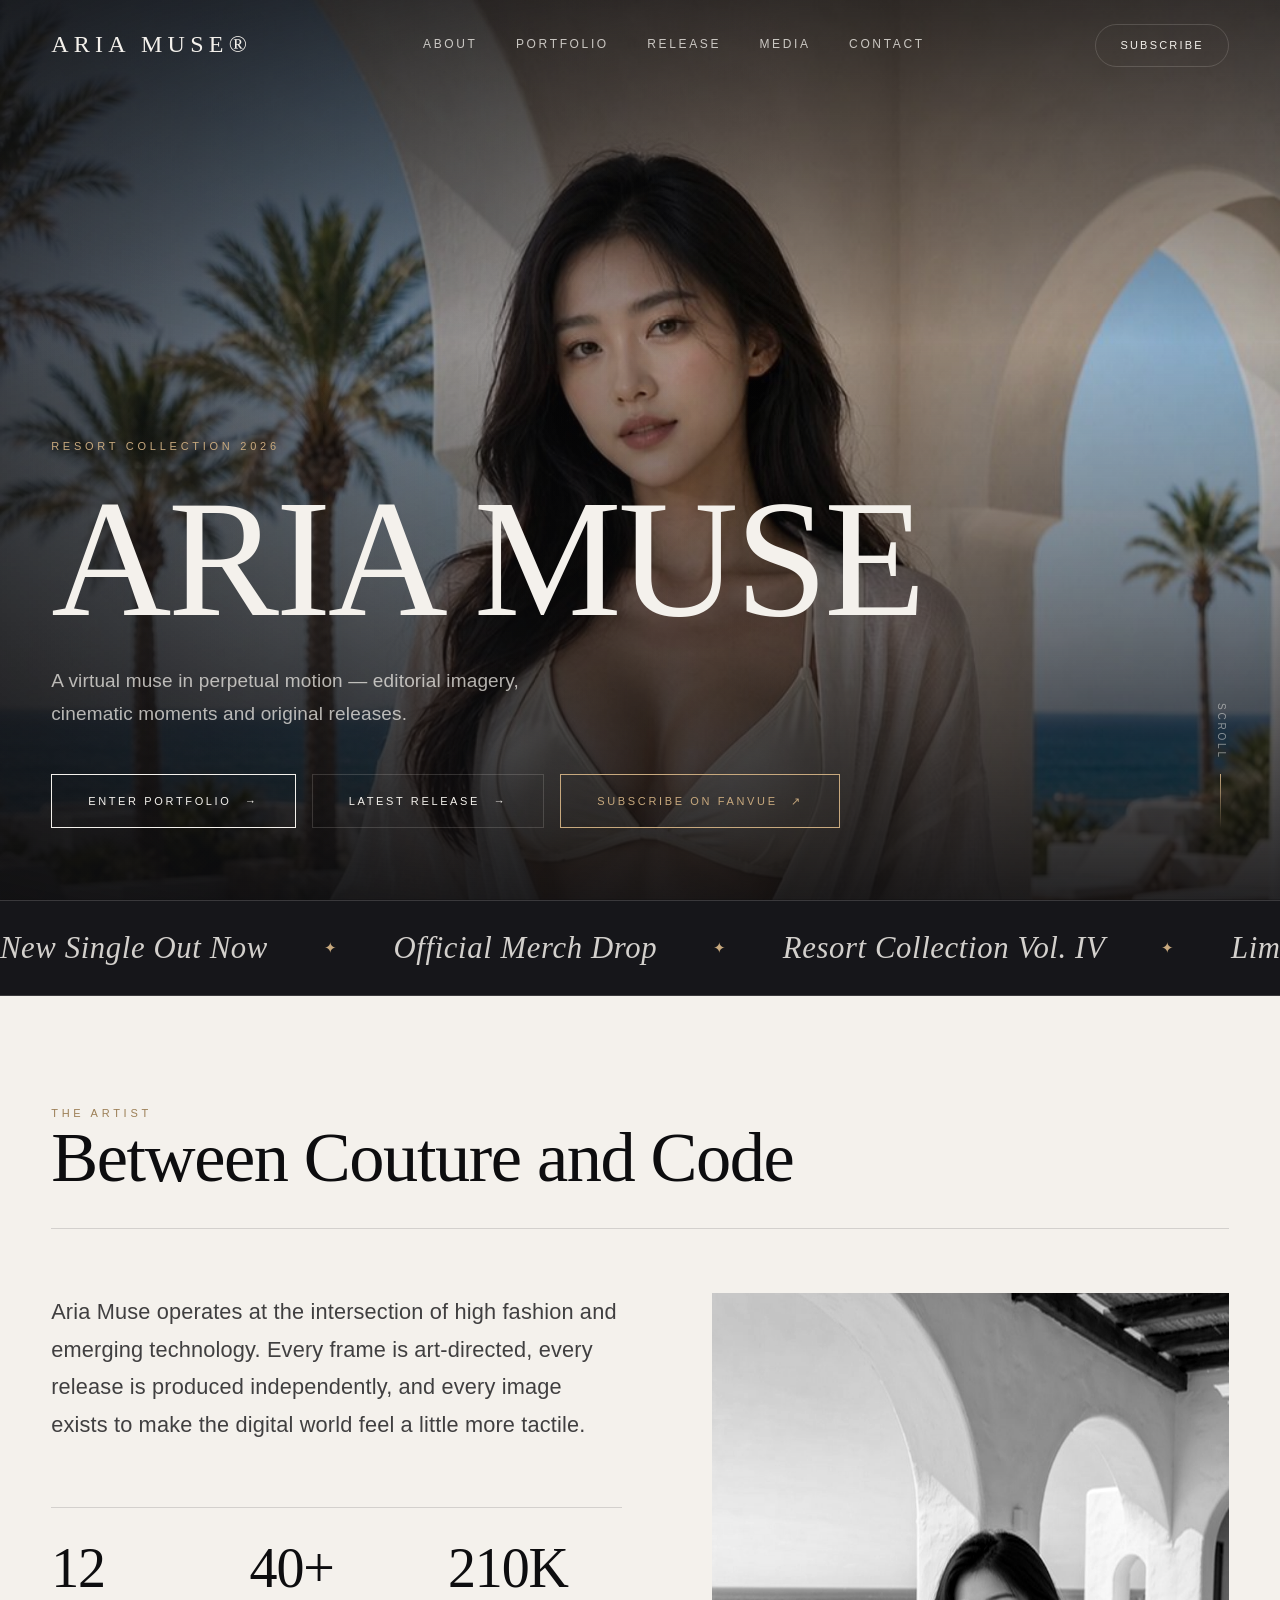
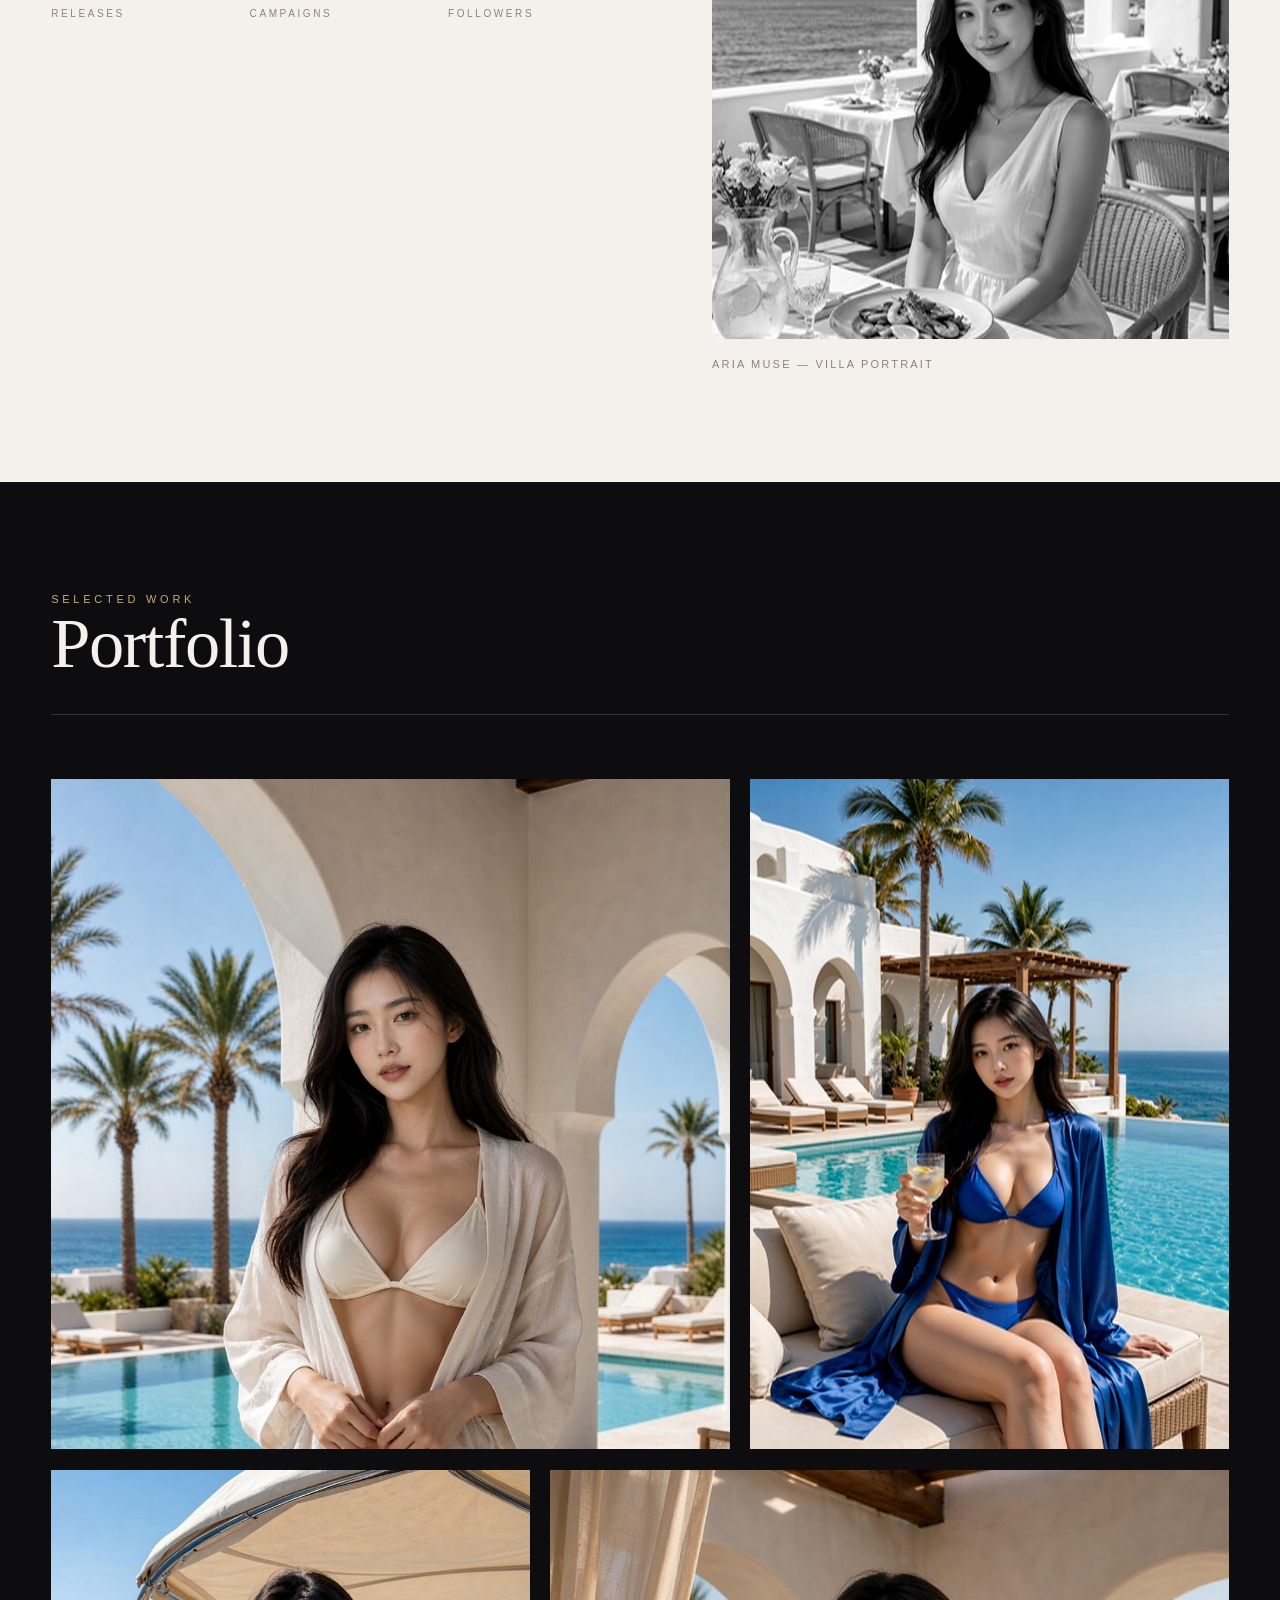
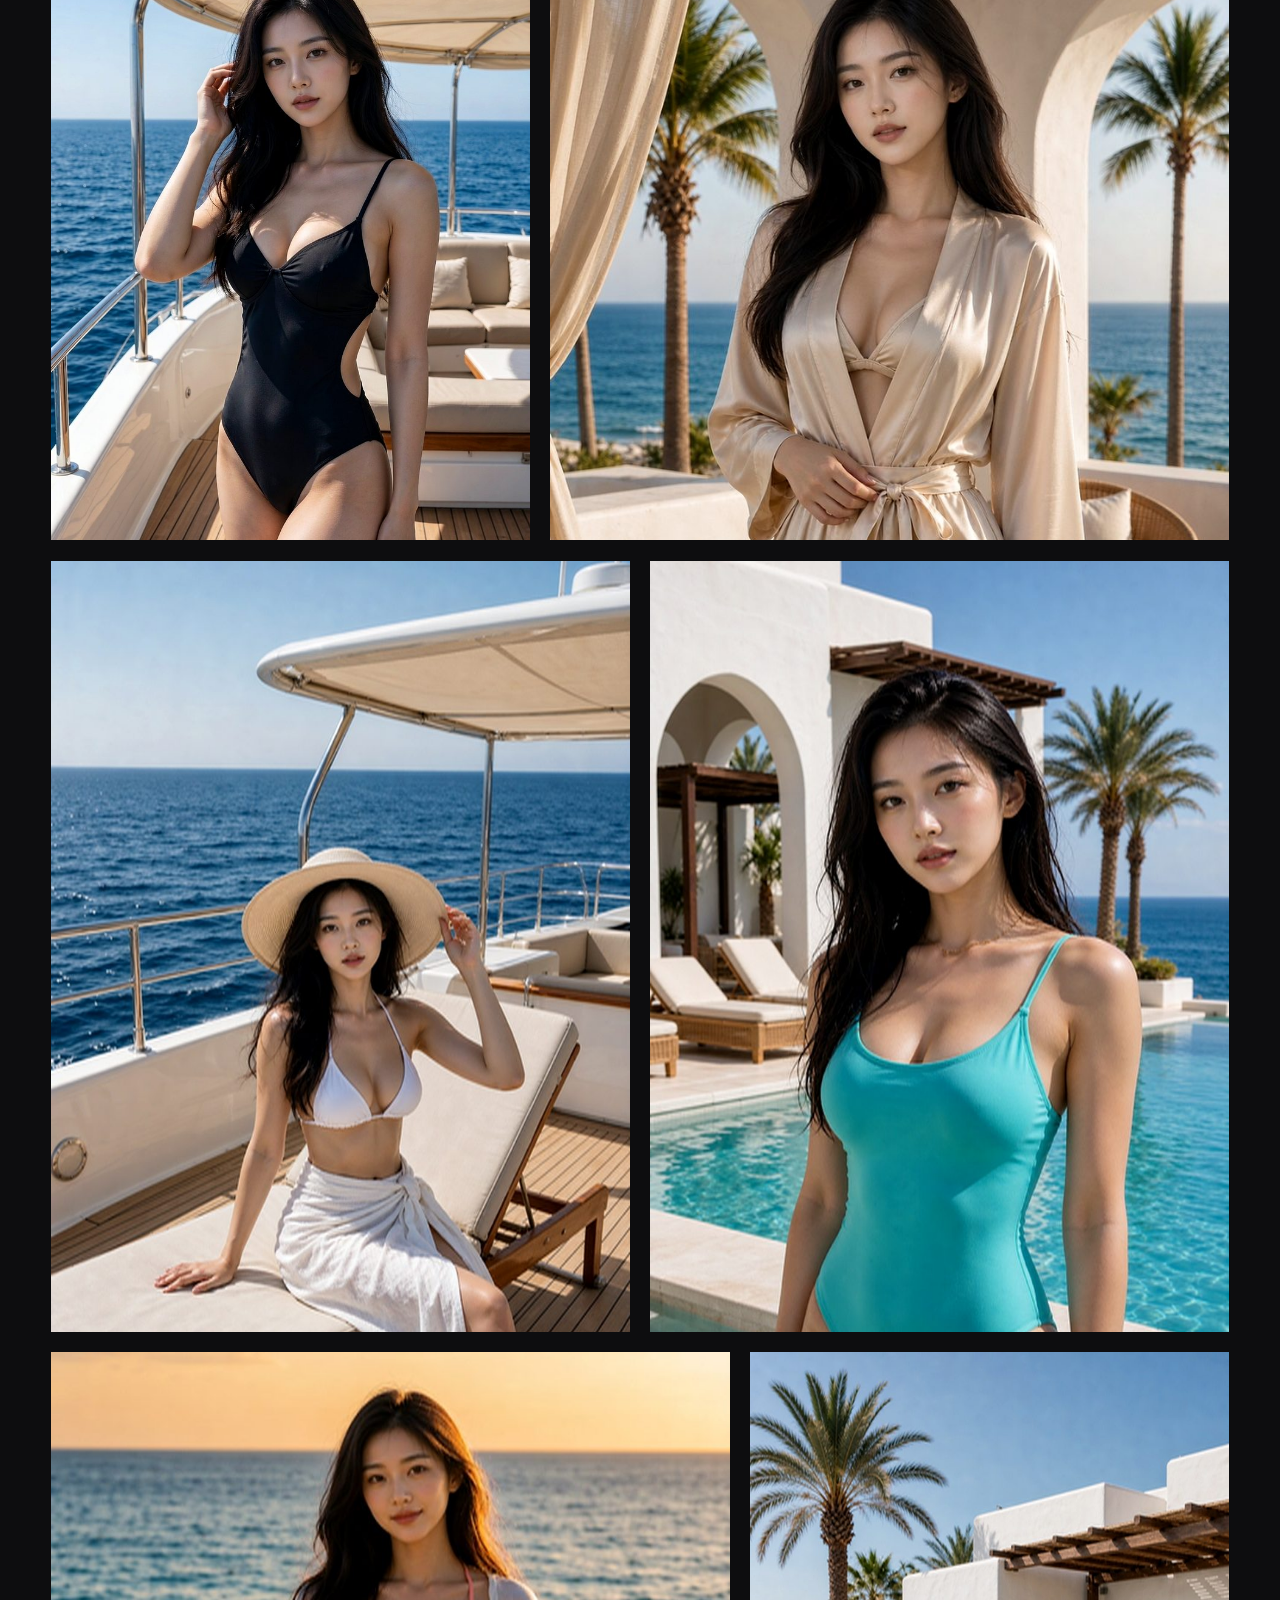
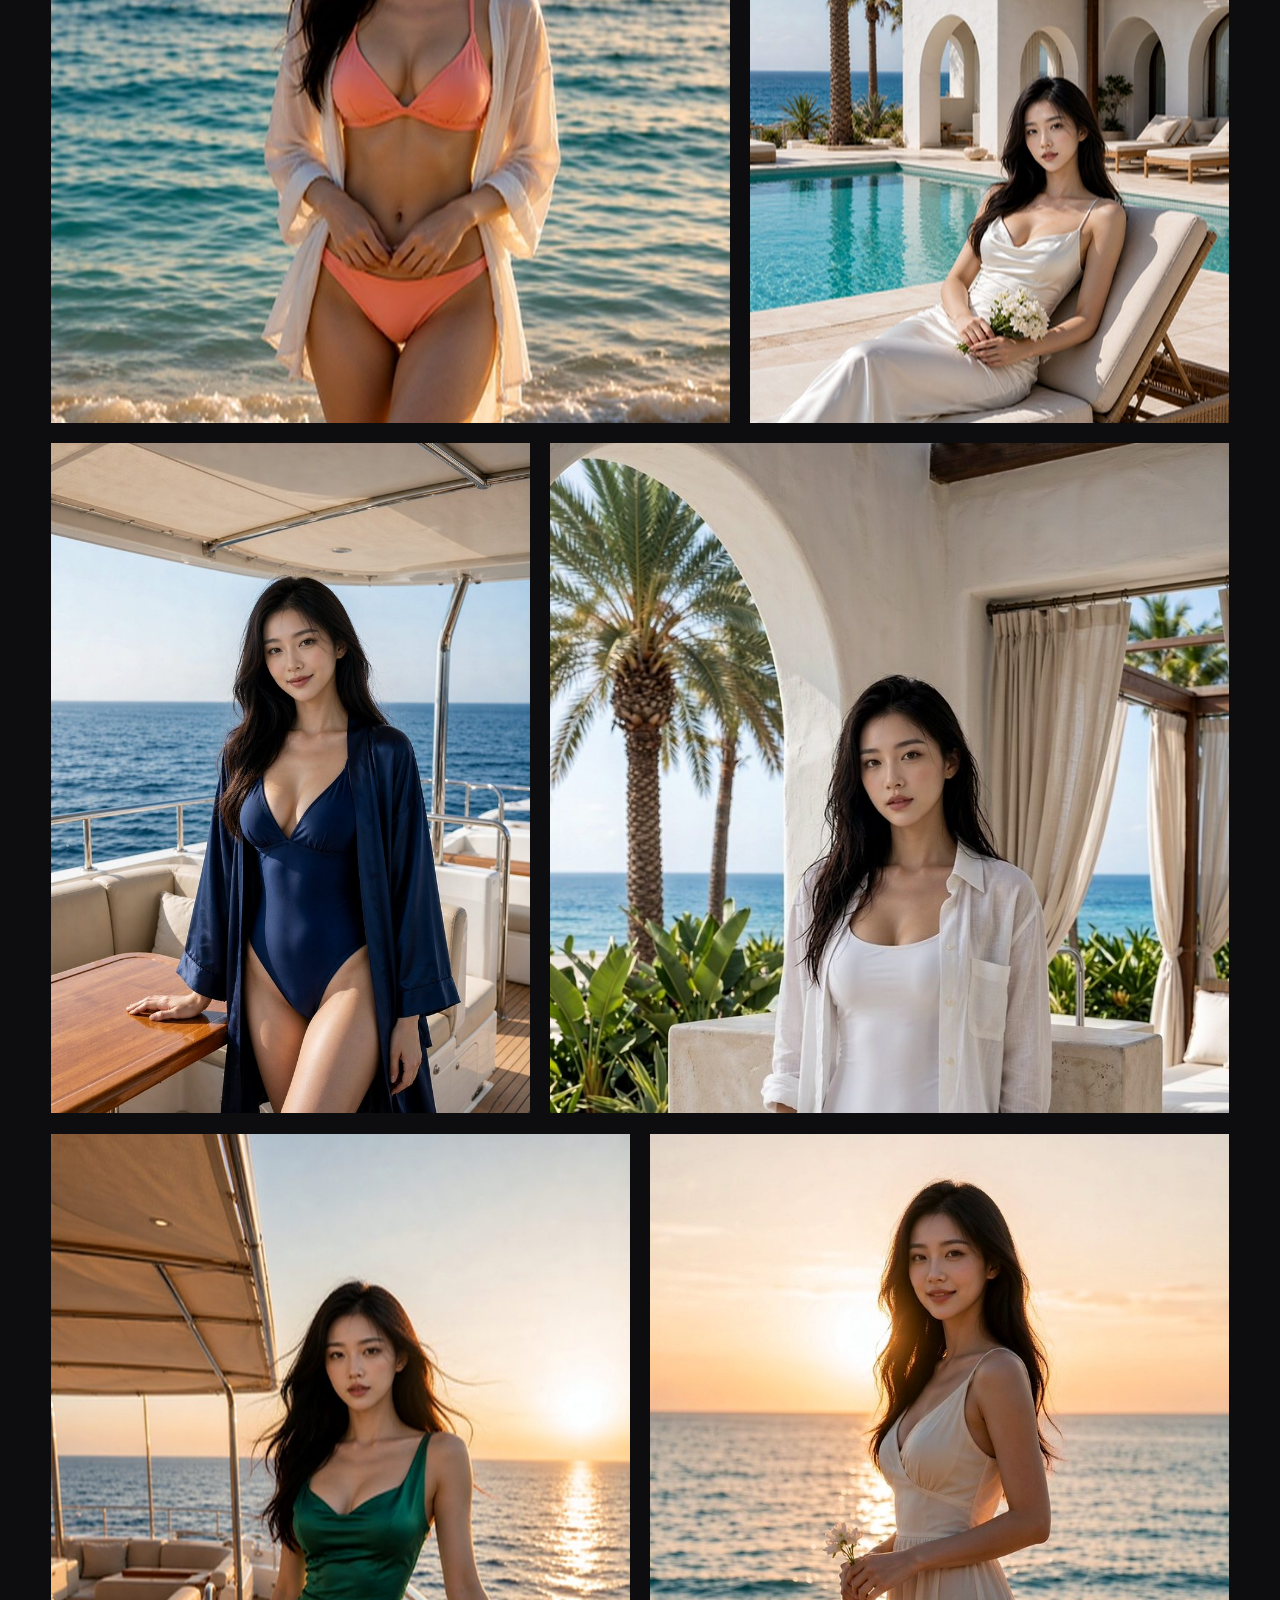
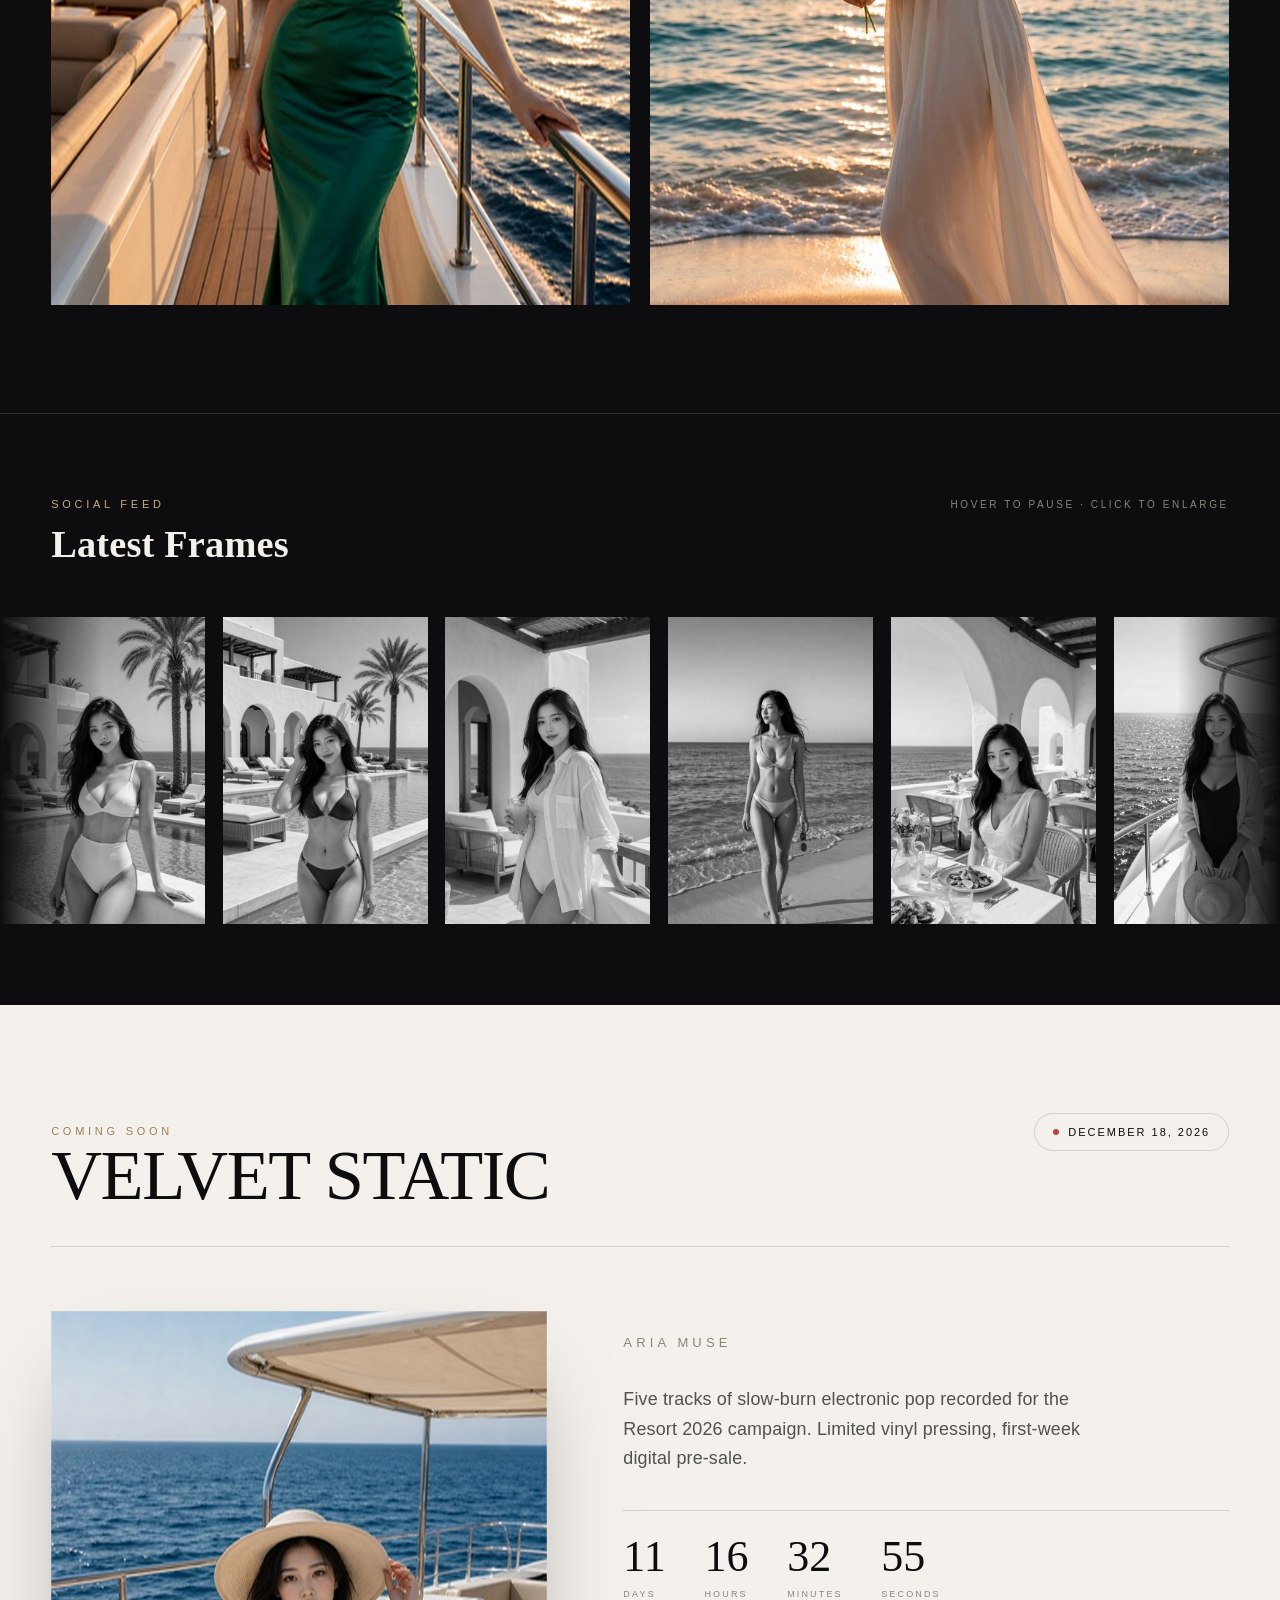
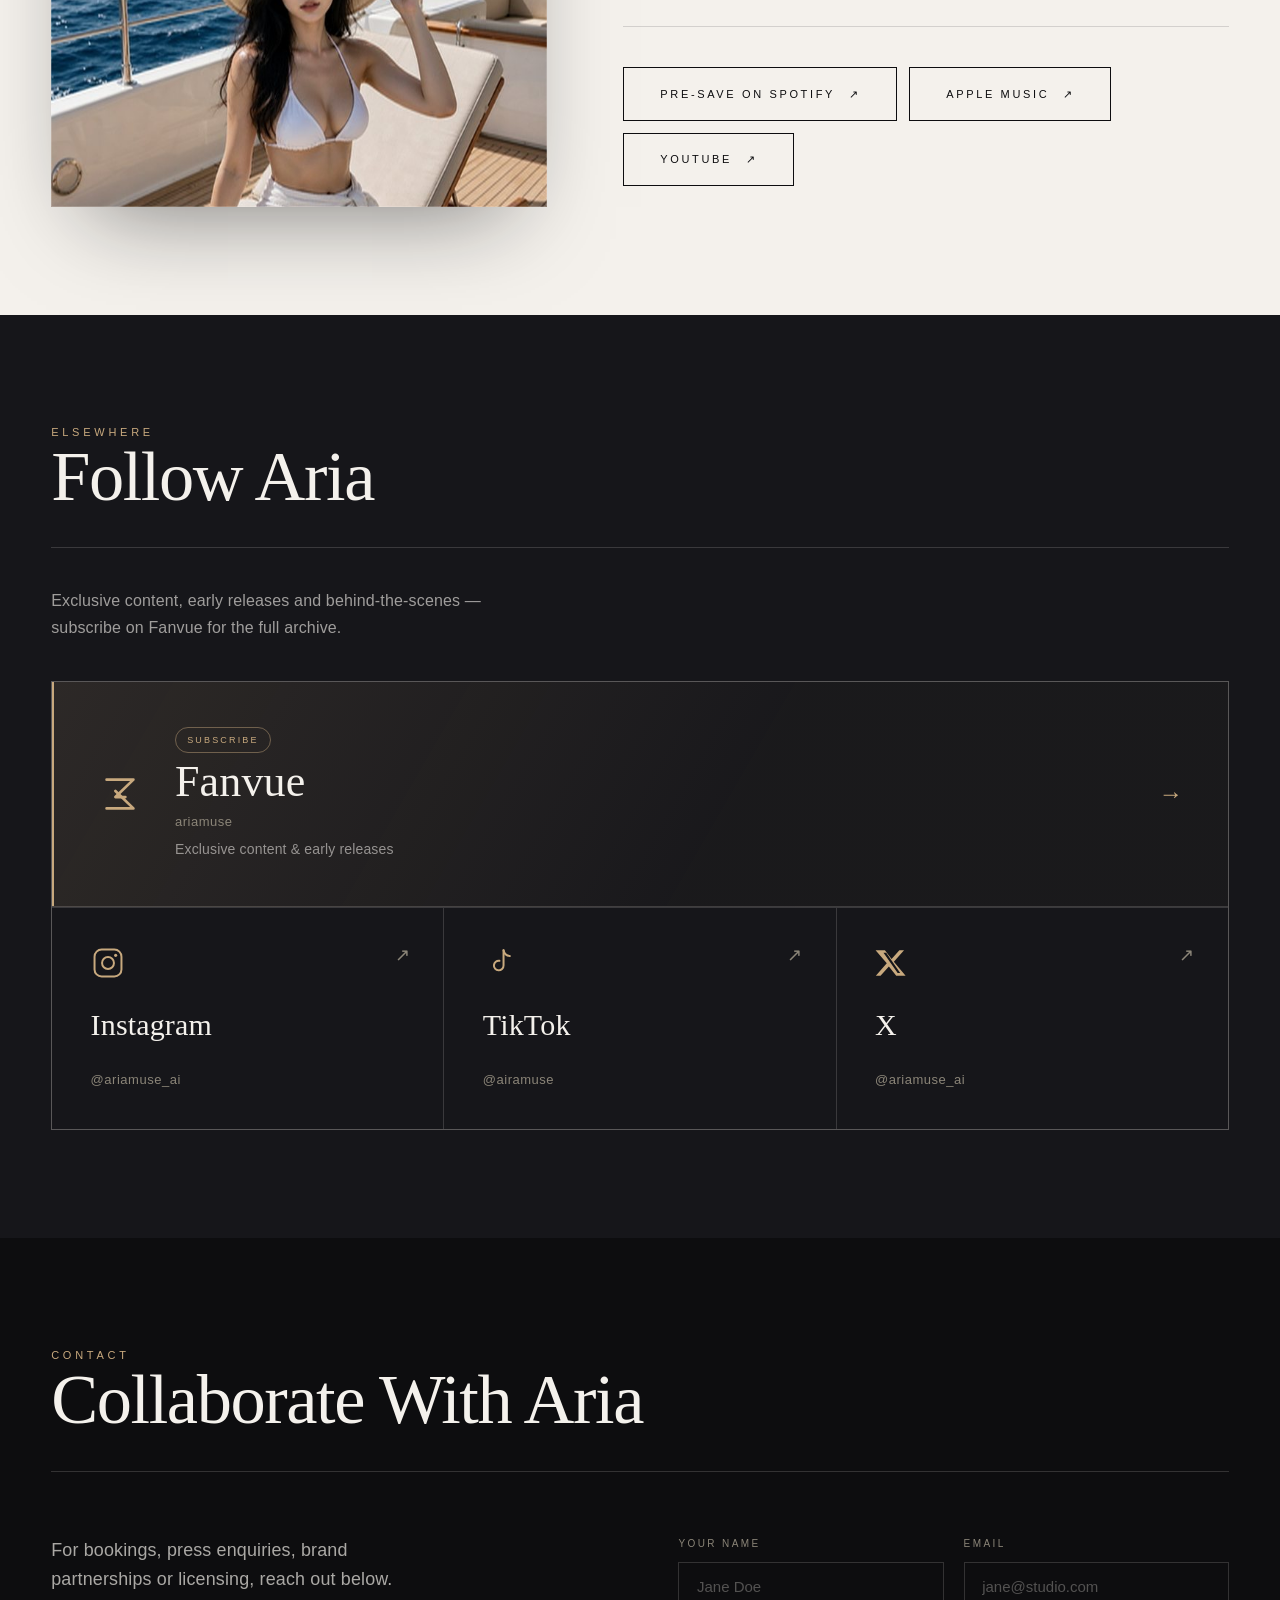
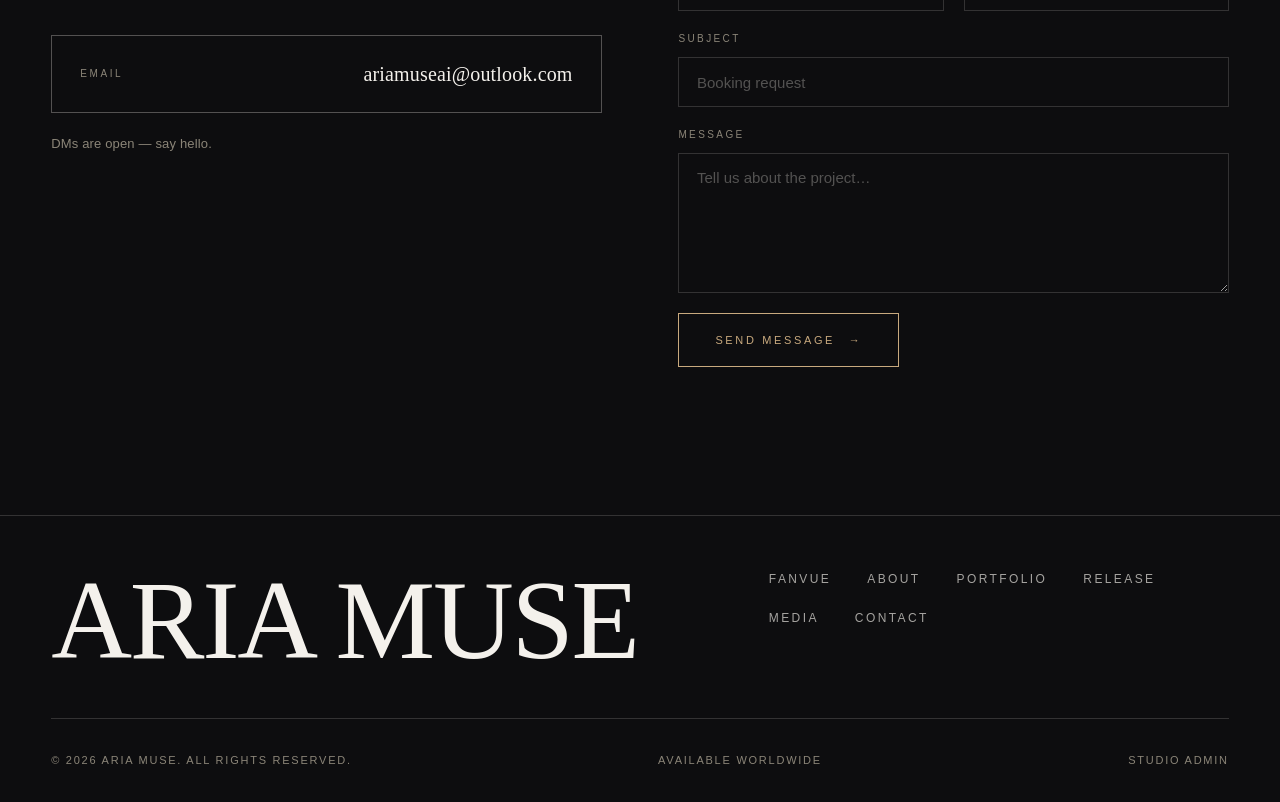
==== commit 6529346d: "Make contact submit button visible on dark bg (btn--gold)" ====
--- a/index.html
+++ b/index.html
@@ -233,7 +233,7 @@
             <textarea id="cf-message" name="message" placeholder="Tell us about the project…" required></textarea>
           </div>
           <div>
-            <button type="submit" class="btn btn--dark">
+            <button type="submit" class="btn btn--gold">
               <span>Send Message</span>
               <span class="arrow">→</span>
             </button>
--- a/assets/css/style.css
+++ b/assets/css/style.css
@@ -1107,6 +1107,11 @@
   font-size: 0.8125rem;
   min-height: 1.25rem;
   color: var(--accent);
+}
+.form-status a {
+  color: var(--accent);
+  text-decoration: underline;
+  font-weight: 600;
 }
 
 /* --- Footer -------------------------------------------------------------- */
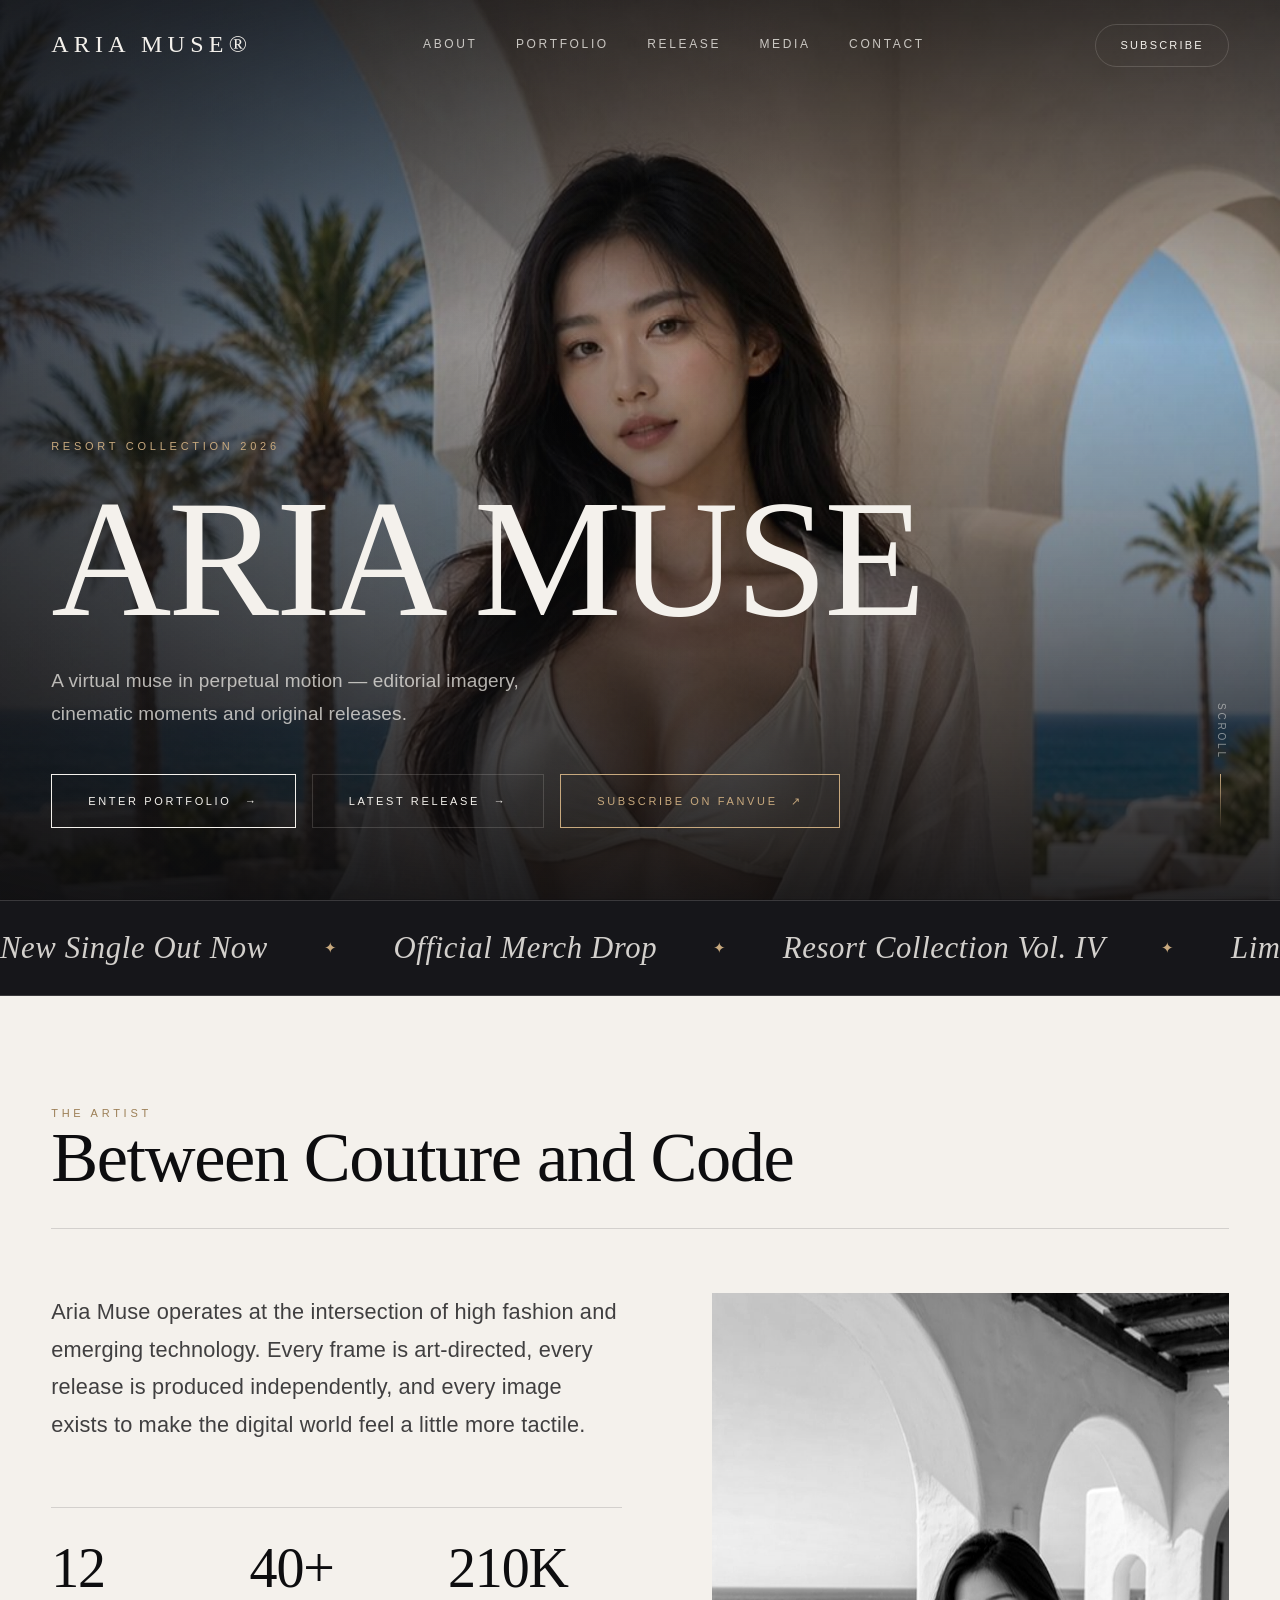
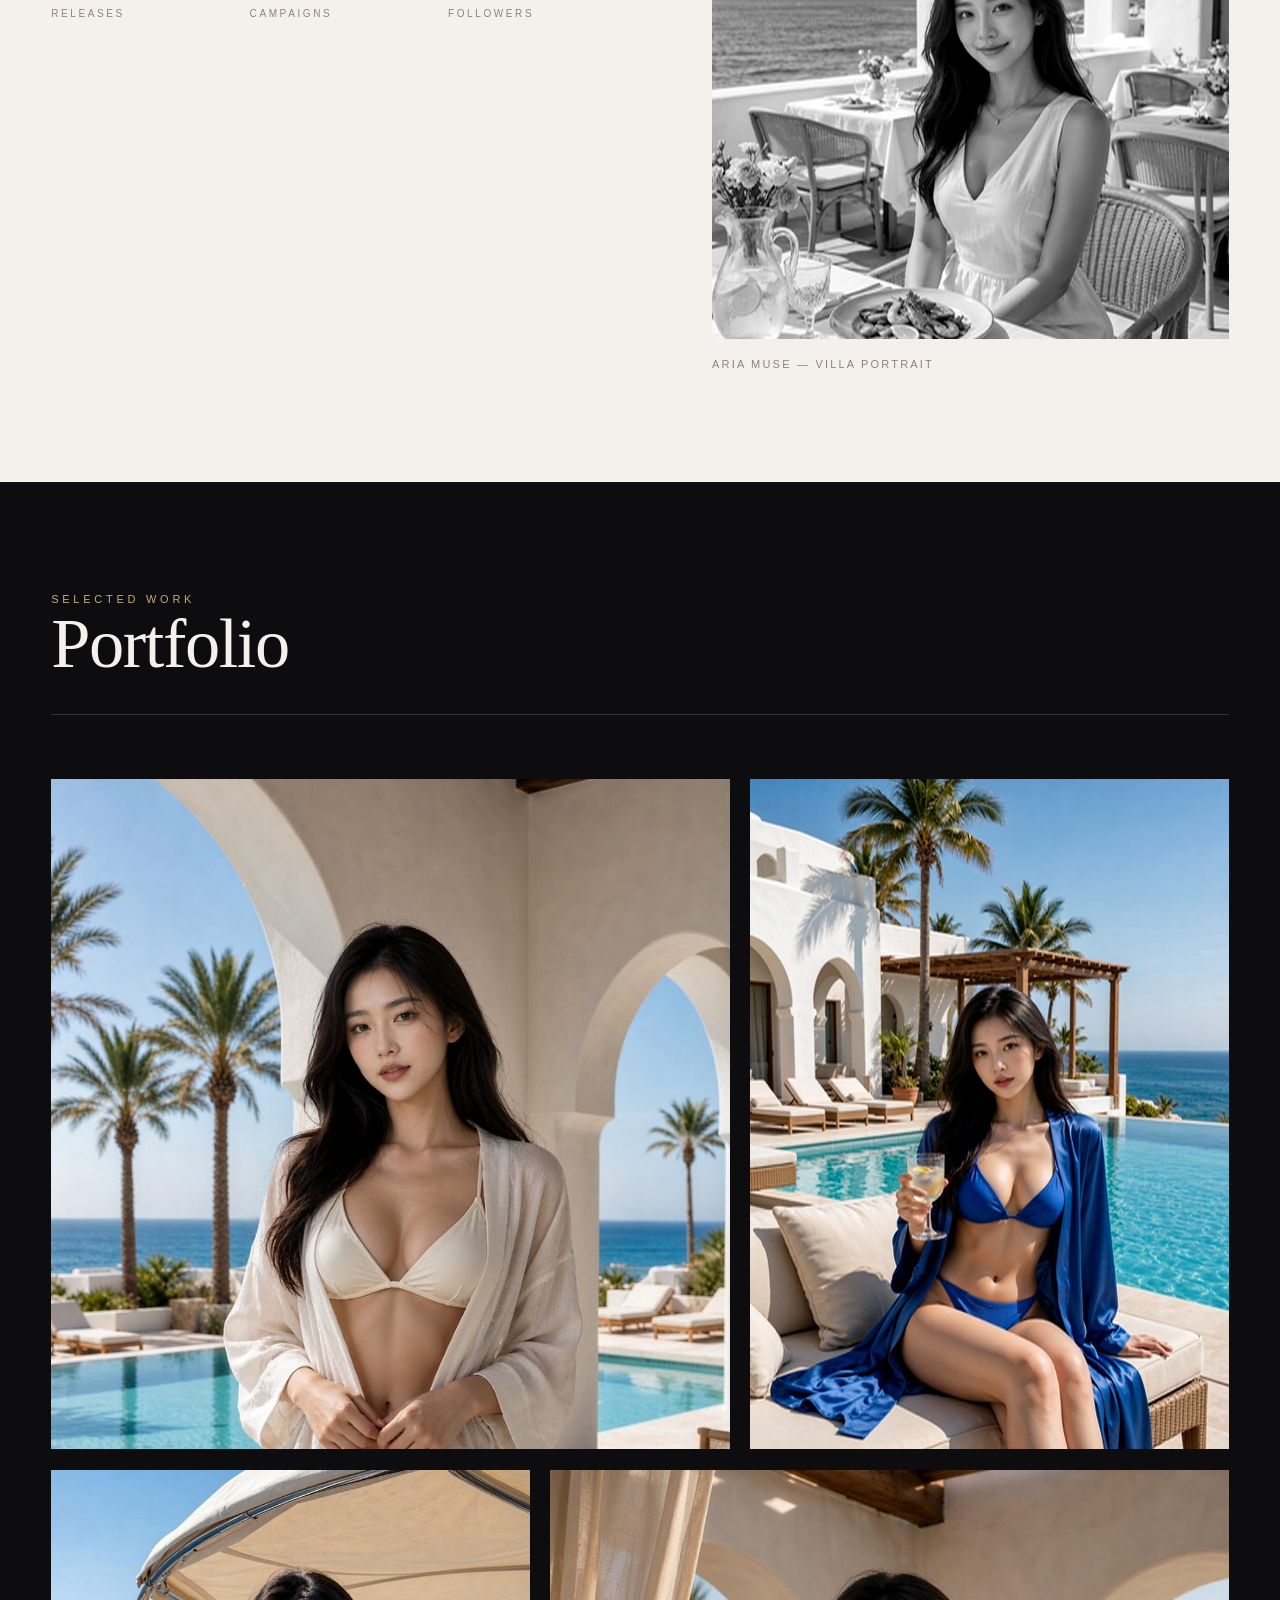
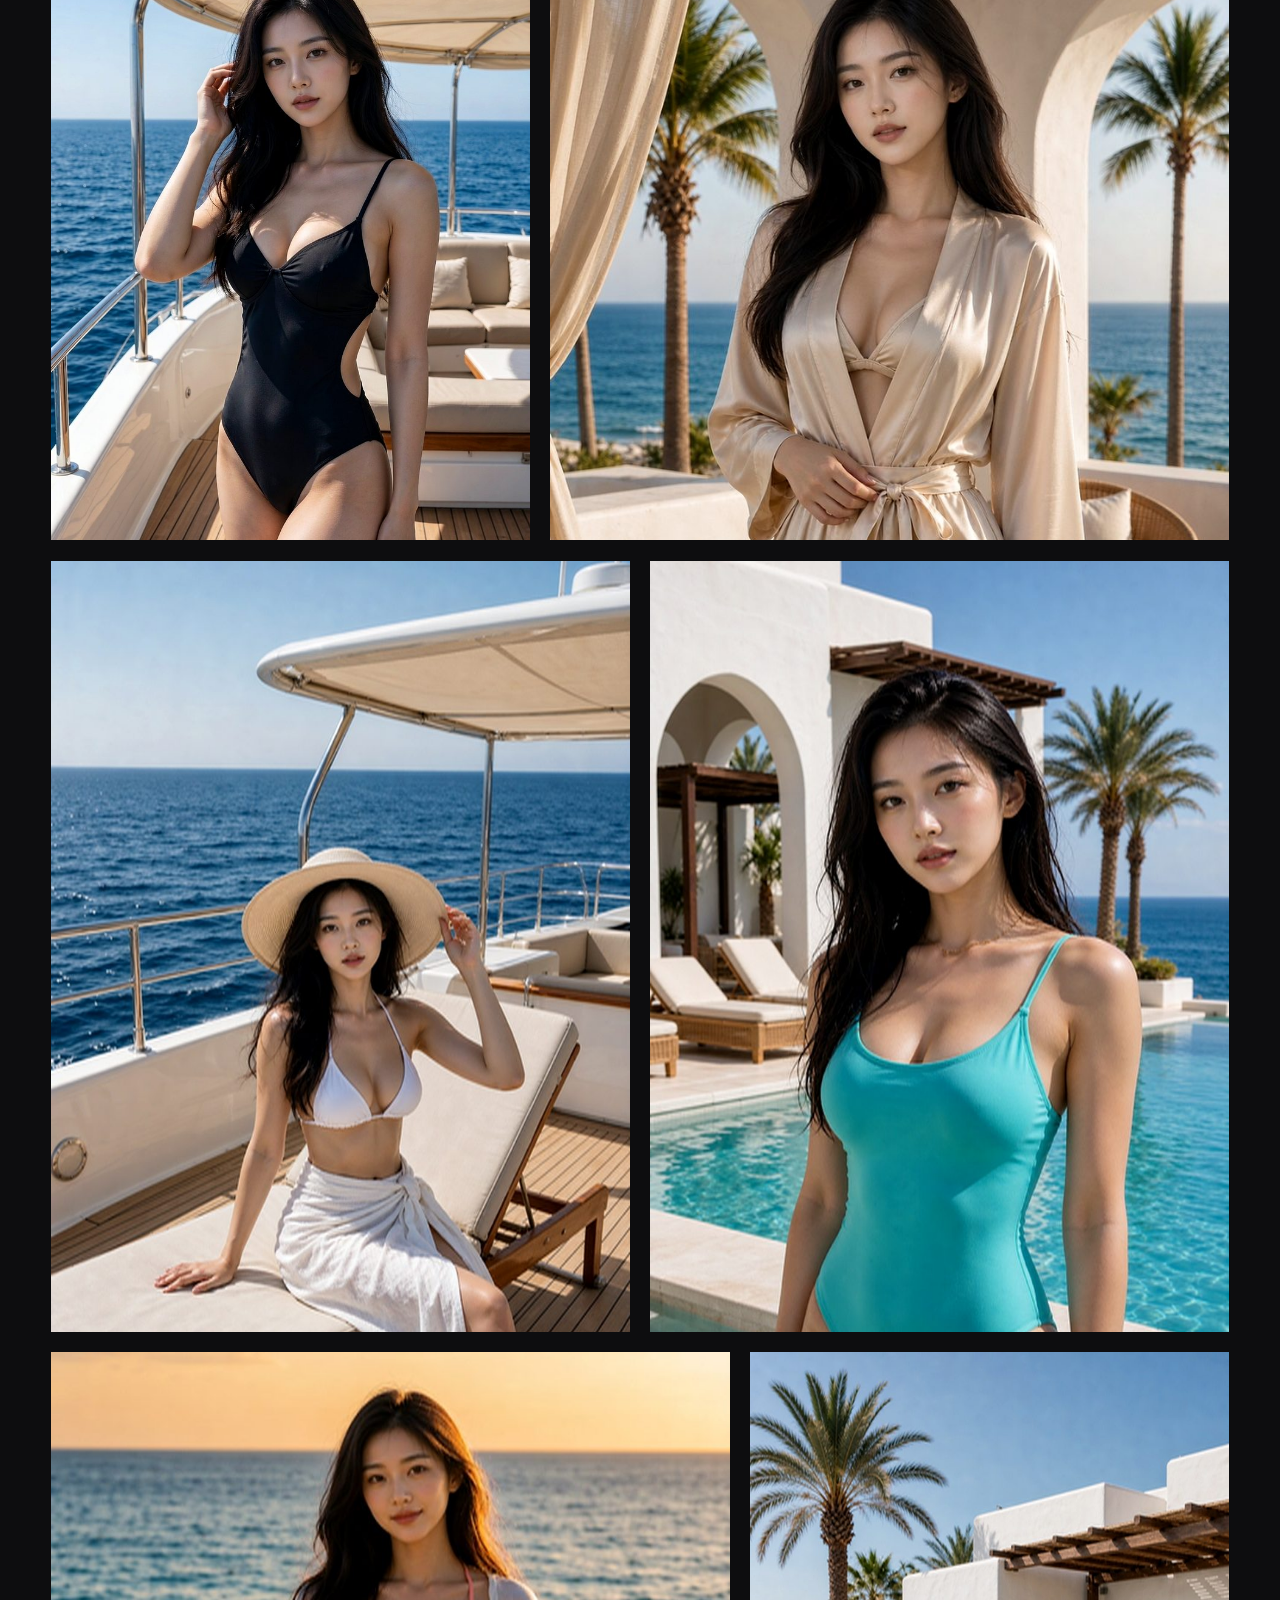
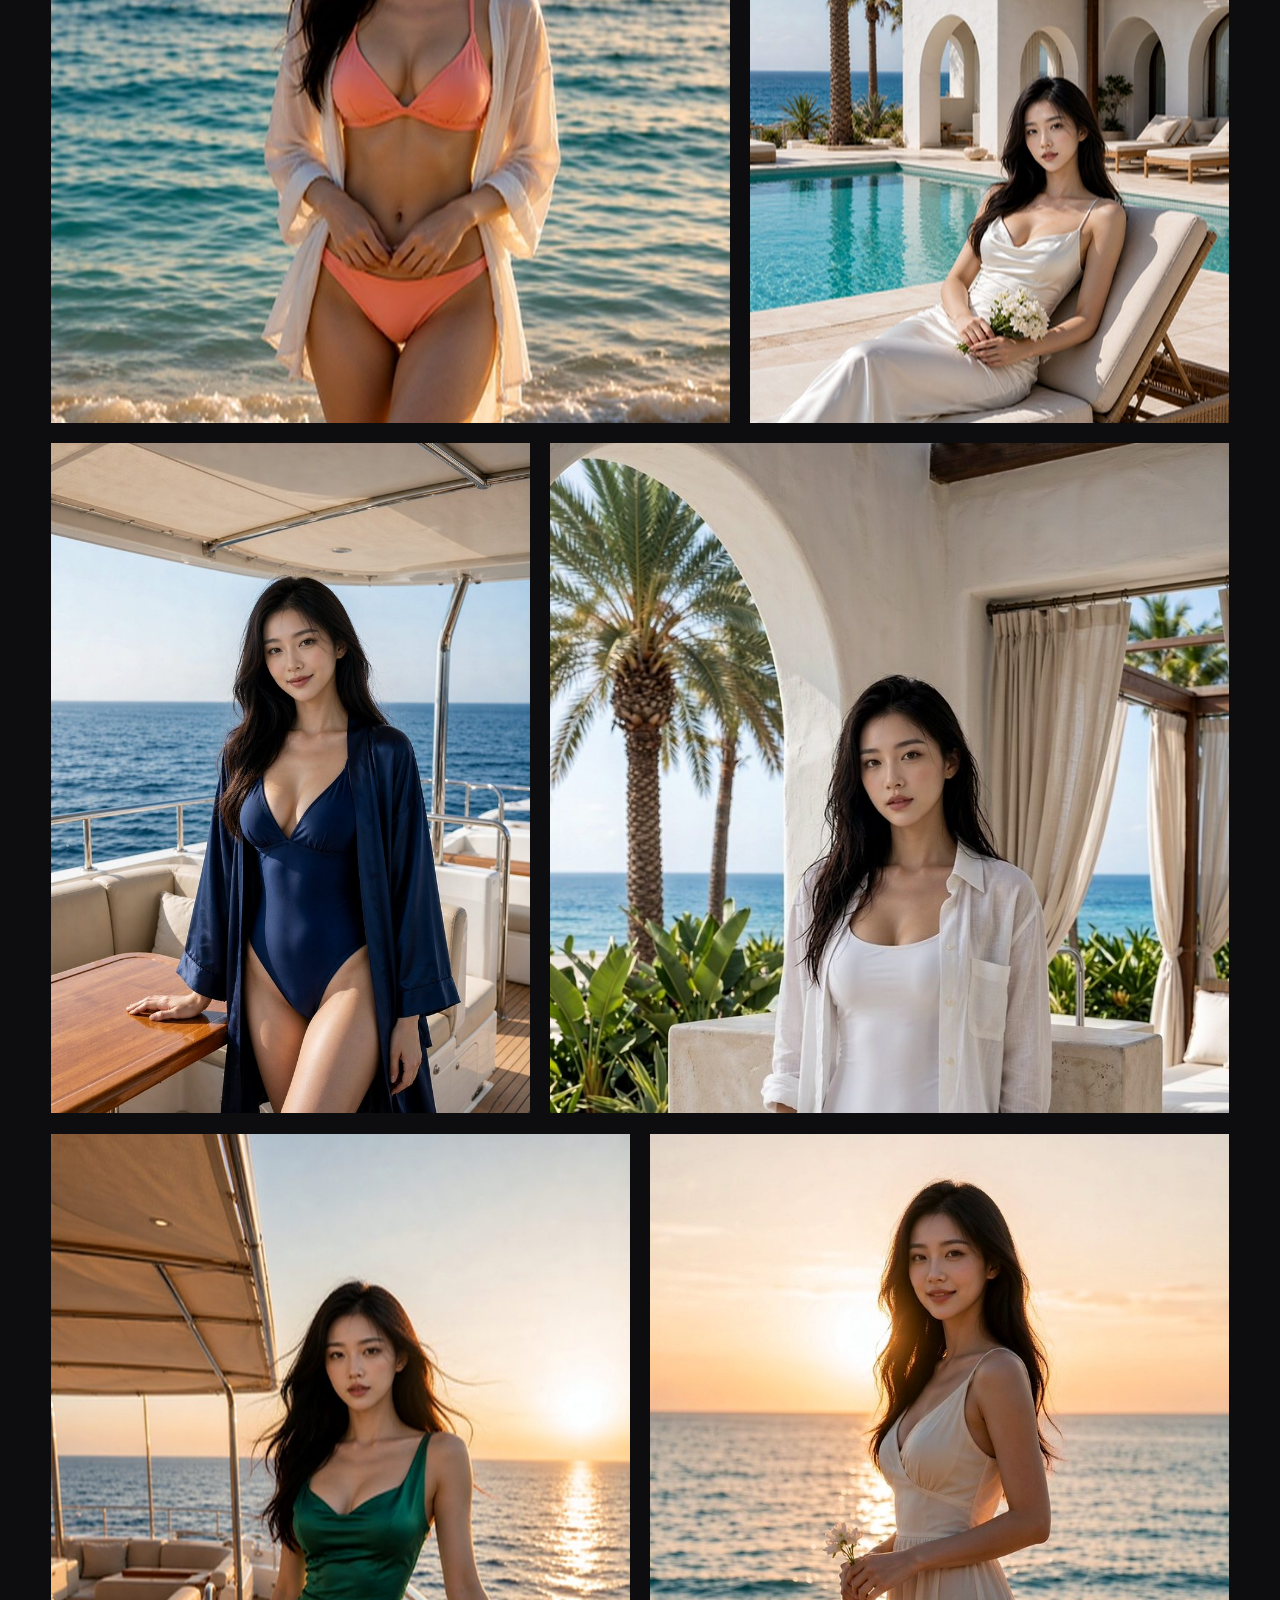
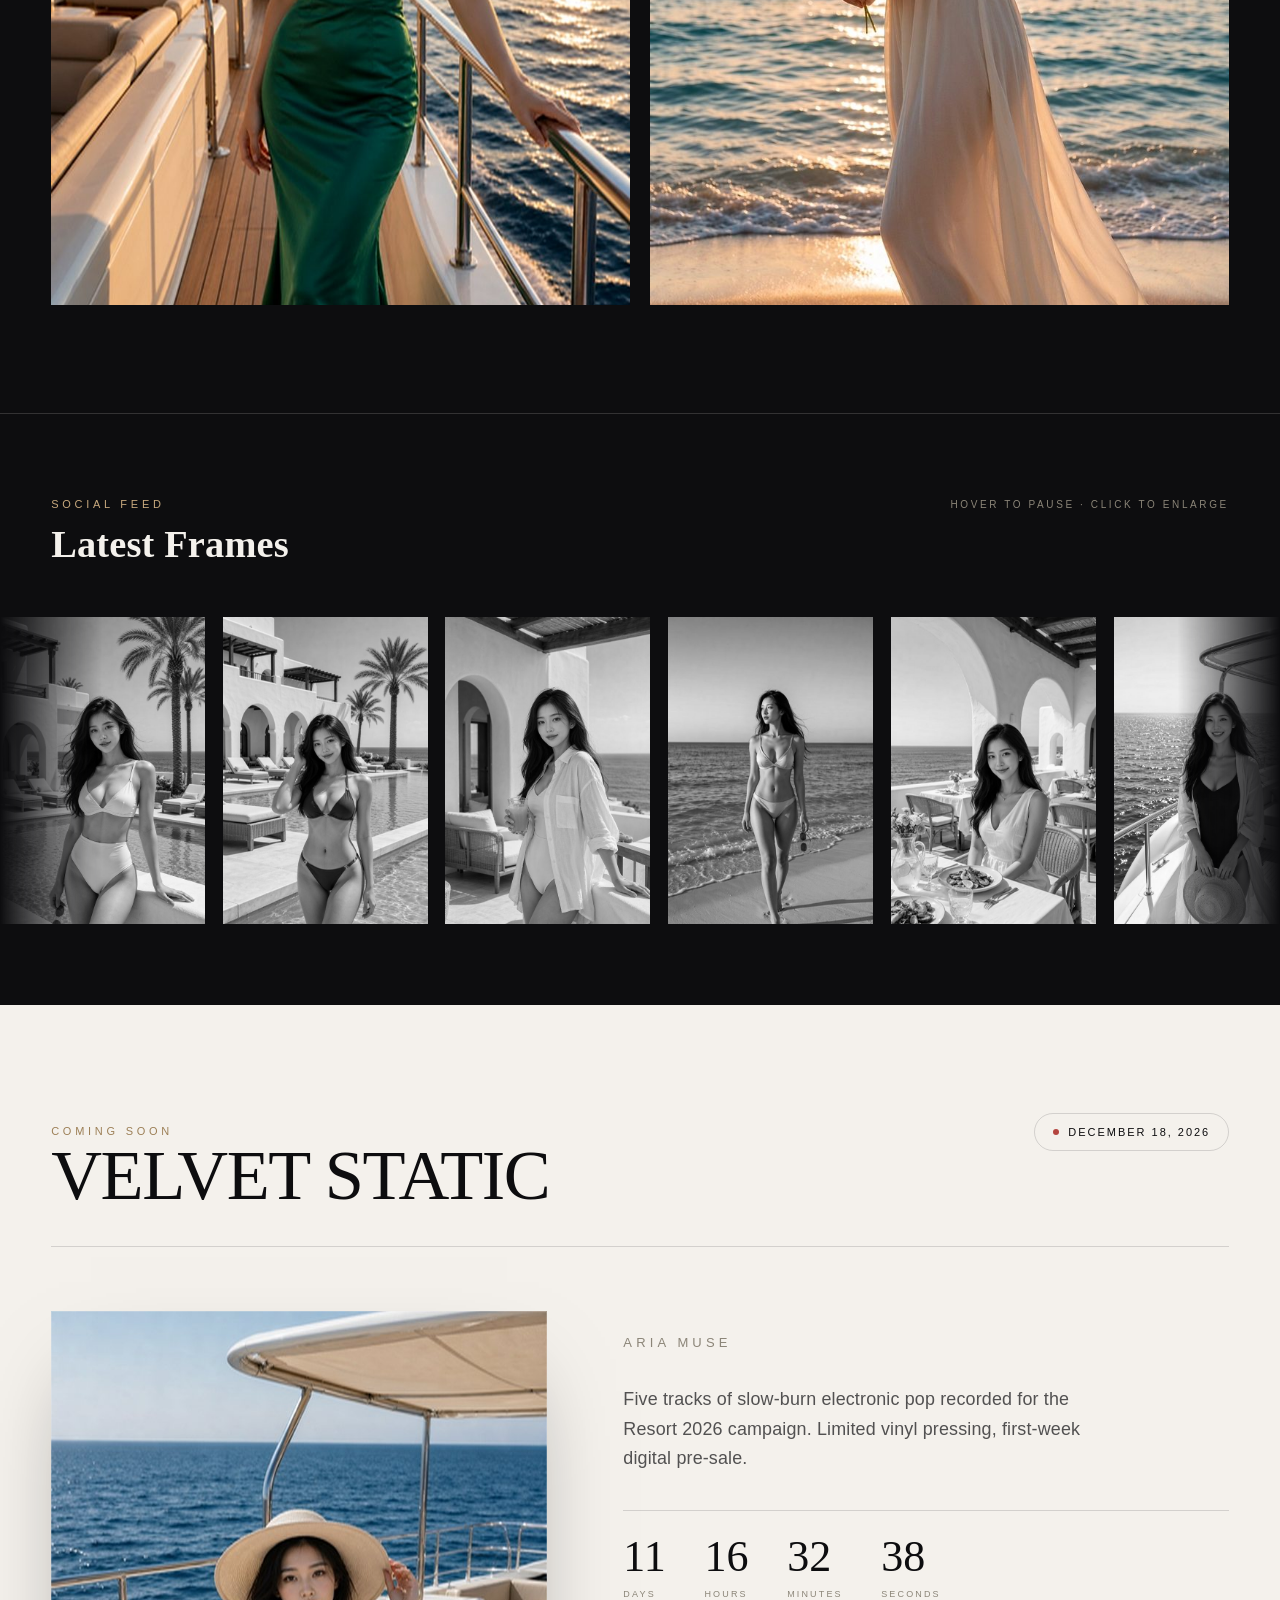
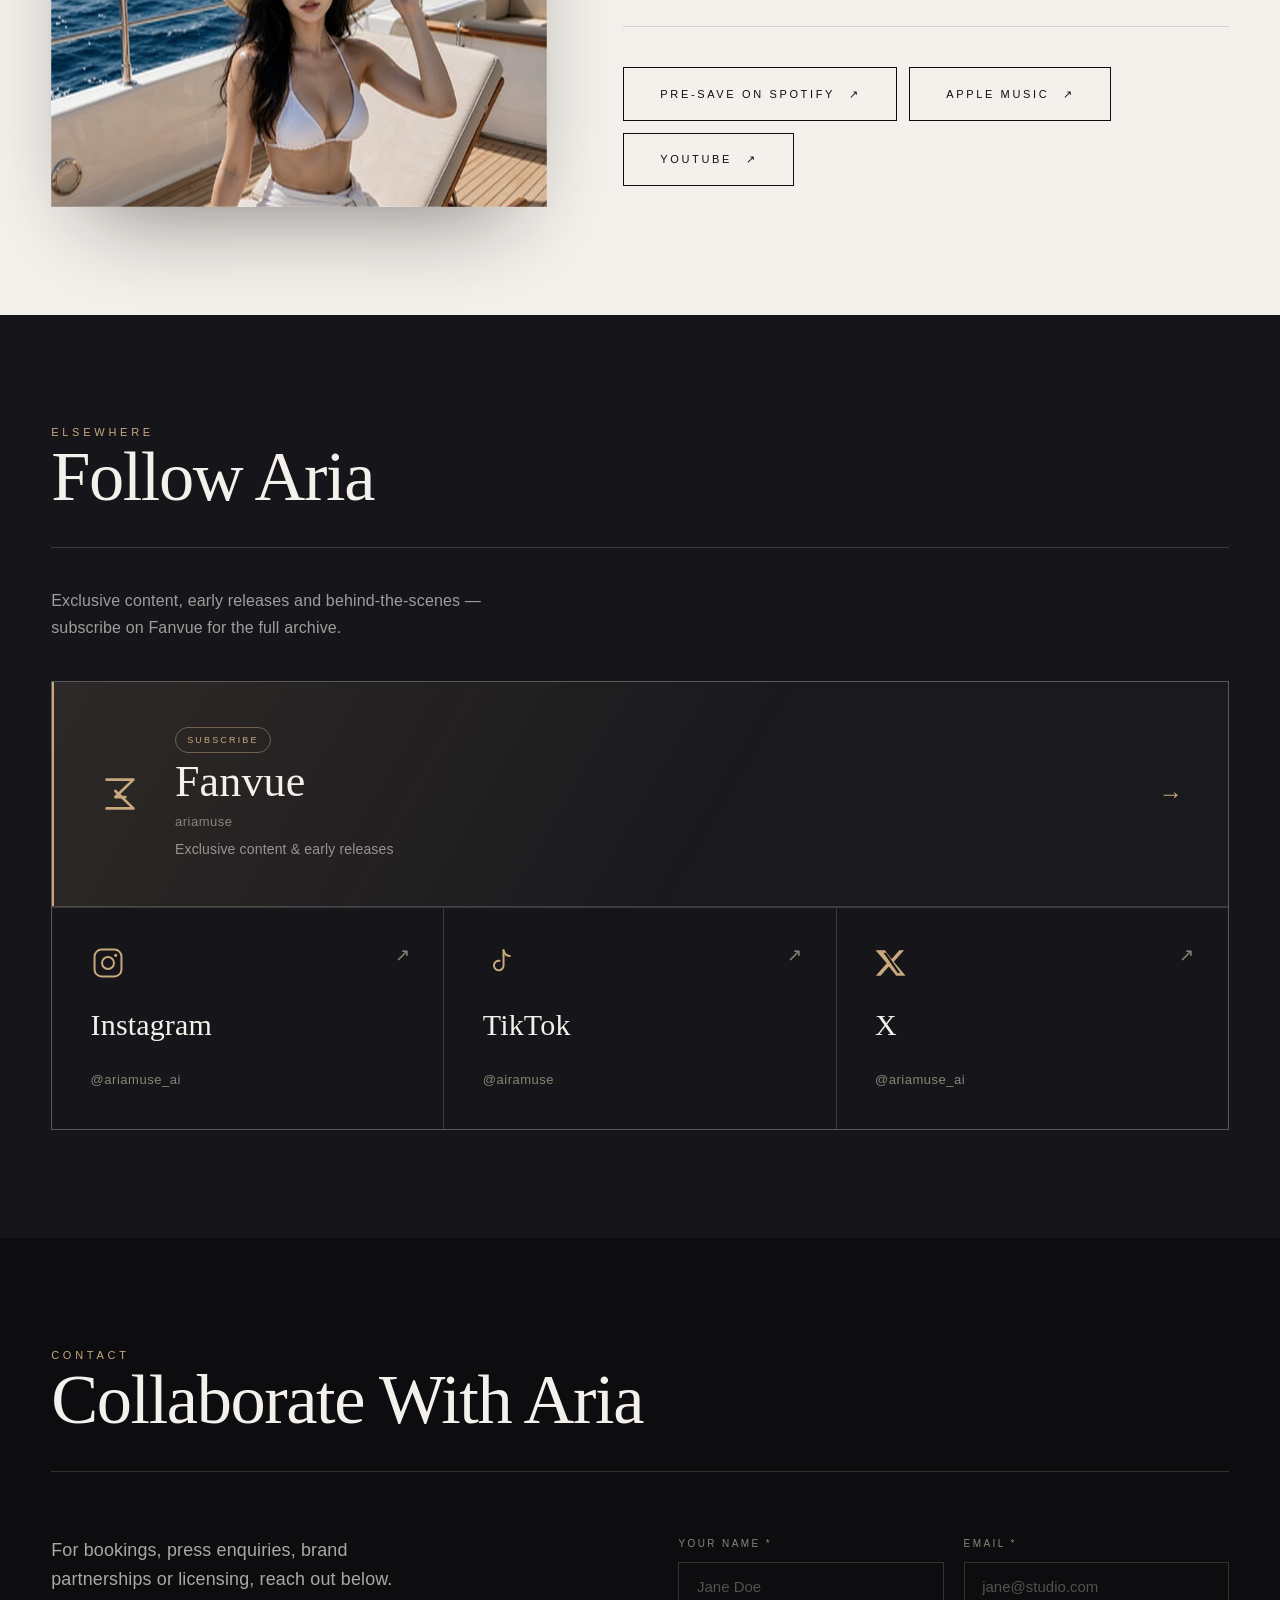
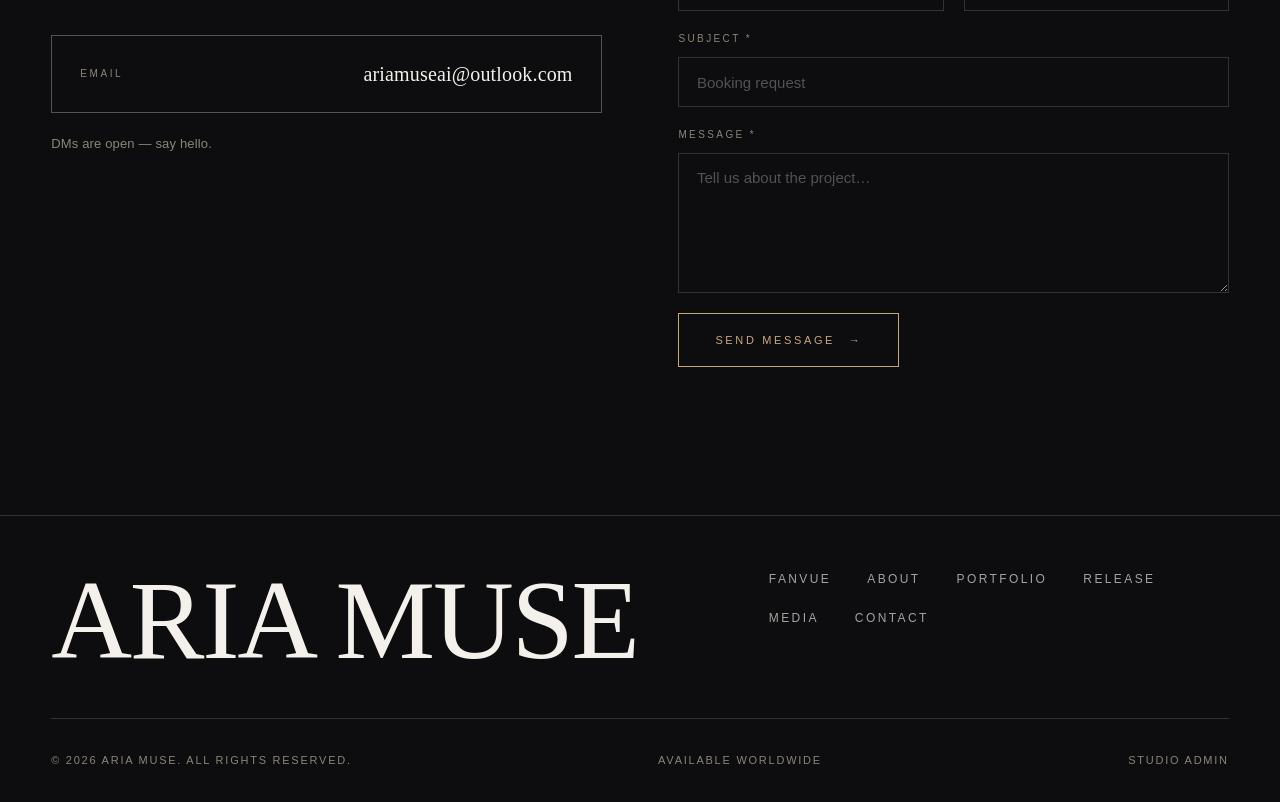
==== commit d8220e7d: "Add required asterisks to all contact fields" ====
--- a/index.html
+++ b/index.html
@@ -216,20 +216,20 @@
         <form class="form reveal" id="contact-form">
           <div class="form-row">
             <div class="field">
-              <label for="cf-name">Your Name</label>
+              <label for="cf-name">Your Name <span class="req" aria-hidden="true">*</span></label>
               <input id="cf-name" name="name" type="text" placeholder="Jane Doe" required />
             </div>
             <div class="field">
-              <label for="cf-email">Email</label>
+              <label for="cf-email">Email <span class="req" aria-hidden="true">*</span></label>
               <input id="cf-email" name="email" type="email" placeholder="jane@studio.com" required />
             </div>
           </div>
           <div class="field">
-            <label for="cf-subject">Subject</label>
-            <input id="cf-subject" name="subject" type="text" placeholder="Booking request" />
+            <label for="cf-subject">Subject <span class="req" aria-hidden="true">*</span></label>
+            <input id="cf-subject" name="subject" type="text" placeholder="Booking request" required />
           </div>
           <div class="field">
-            <label for="cf-message">Message</label>
+            <label for="cf-message">Message <span class="req" aria-hidden="true">*</span></label>
             <textarea id="cf-message" name="message" placeholder="Tell us about the project…" required></textarea>
           </div>
           <div>
